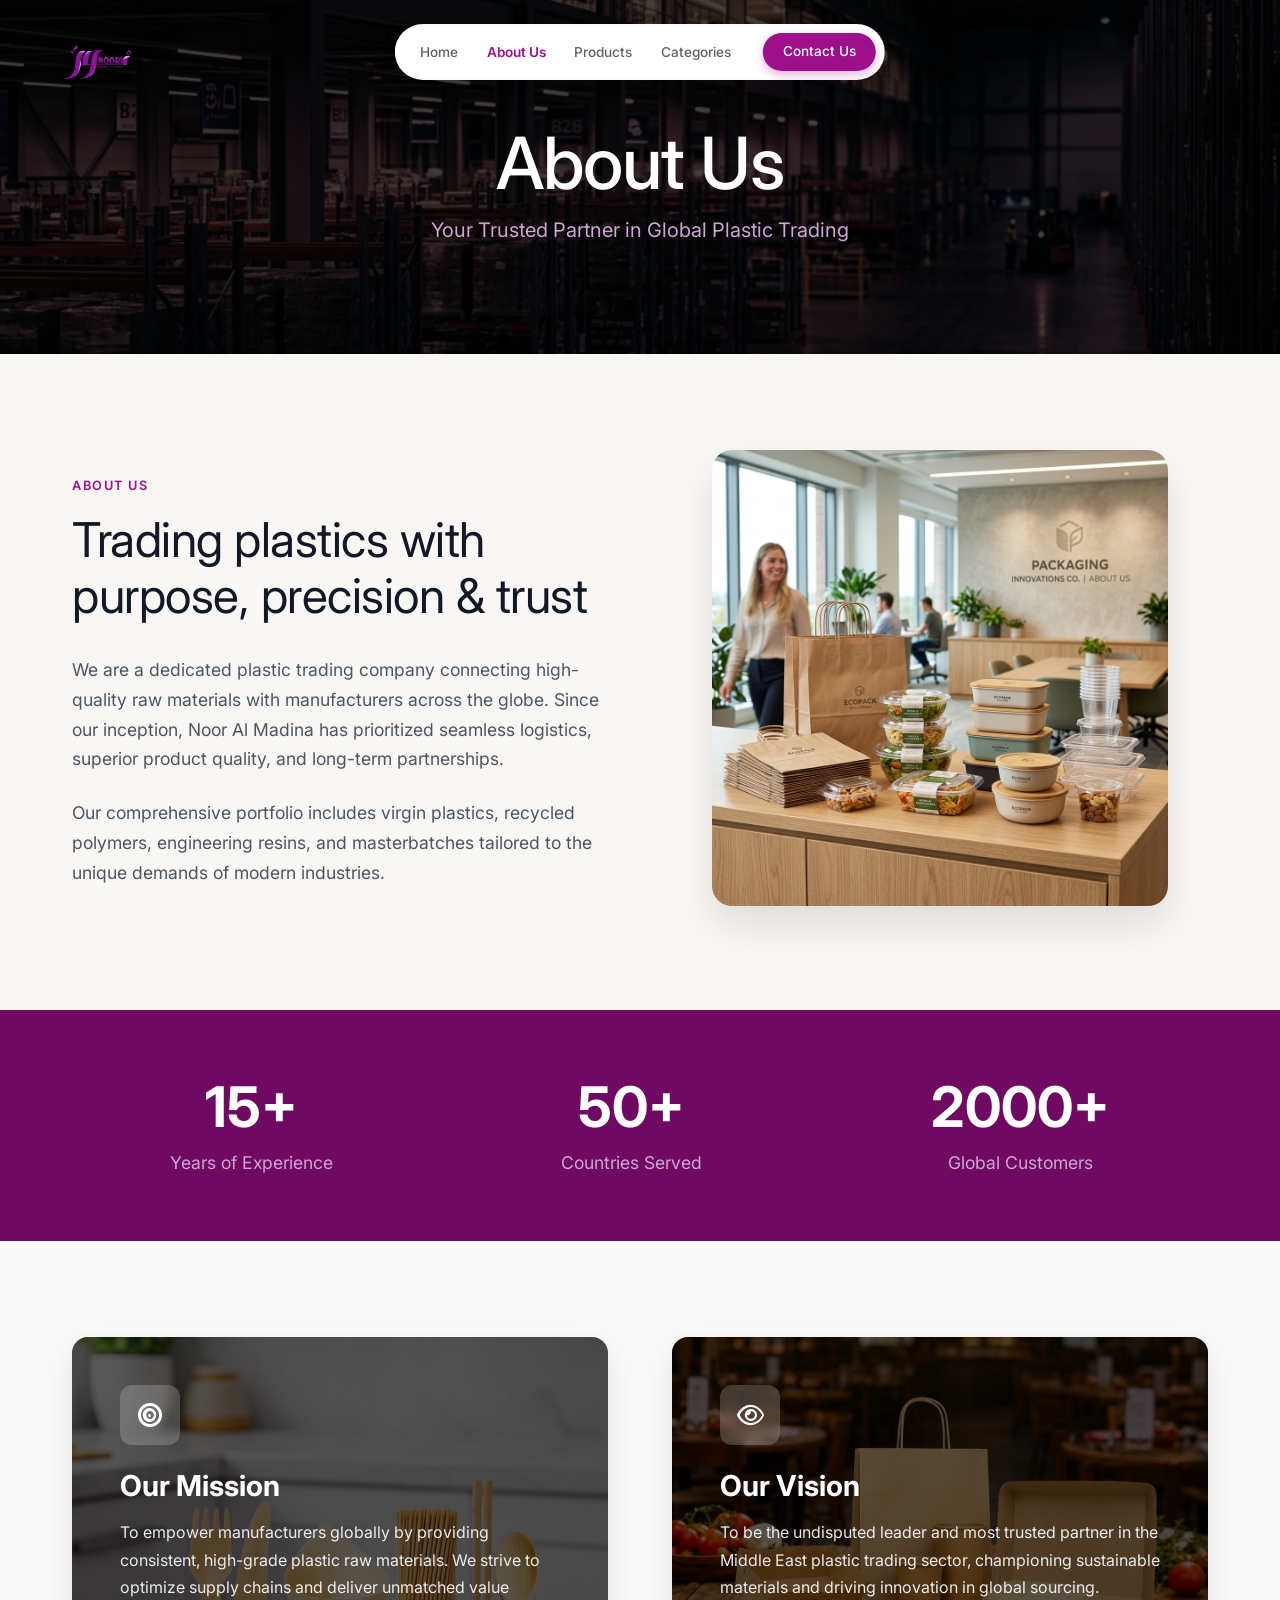
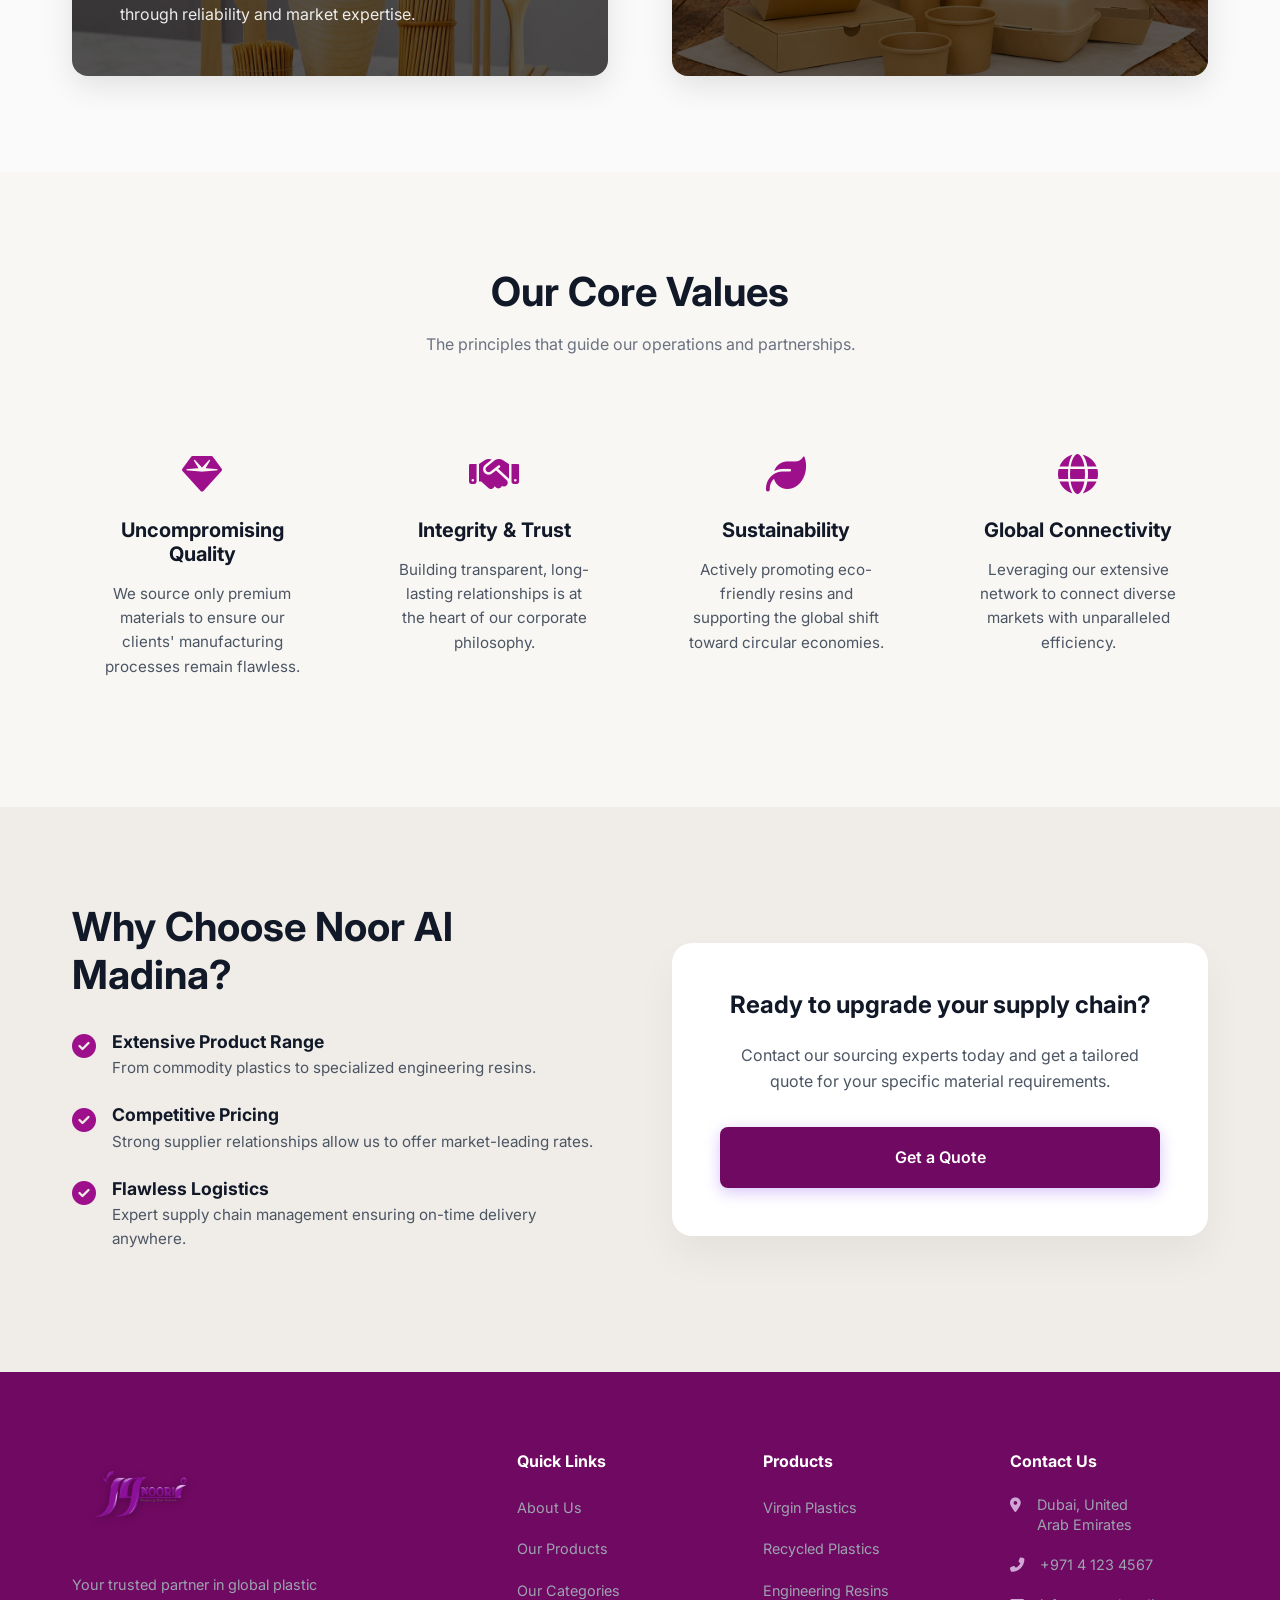
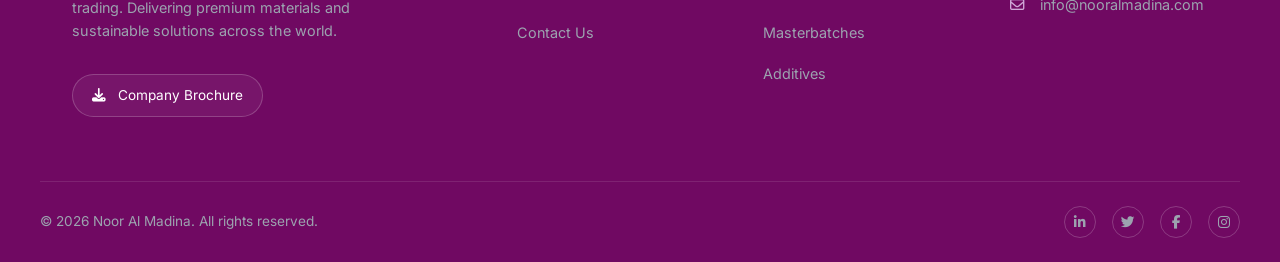
==== about.html @ ab514abc "first commit" ====
<!DOCTYPE html>
<html lang="en">
<head>
    <meta charset="UTF-8">
    <meta name="viewport" content="width=device-width, initial-scale=1.0">
    <title>About Us | Noor Al Madina Plastic</title>
    <link rel="preconnect" href="https://fonts.googleapis.com">
    <link rel="preconnect" href="https://fonts.gstatic.com" crossorigin>
    <link href="https://fonts.googleapis.com/css2?family=Inter:wght@300;400;500;600;700;800&display=swap" rel="stylesheet">
    <link rel="stylesheet" href="https://cdnjs.cloudflare.com/ajax/libs/font-awesome/6.4.0/css/all.min.css">
    <link rel="stylesheet" href="style.css">
</head>
<body>

    <!-- Independent Top-Left Logo -->
    <a href="index.html" style="position: absolute; top: 2rem; left: 3rem; z-index: 9999;">
        <img src="media/logo.png?v=2" alt="JJ NOORI Logo" style="height: 65px; filter: drop-shadow(0 4px 6px rgba(0,0,0,0.3));">
    </a>

    <!-- Header Navigation -->
    <header class="header">
        <div class="header-container">
            <nav class="desktop-nav">
                <ul class="nav-links">
                    <li><a href="index.html">Home</a></li>
                    <li><a href="about.html" class="active">About Us</a></li>
                    <li><a href="products.html">Products</a></li>
                    <li><a href="categories.html">Categories</a></li>
                </ul>
                <a href="contact.html" class="btn btn-primary nav-btn">Contact Us</a>
            </nav>
            
            <div class="mobile-menu-btn">
                <i class="fas fa-bars"></i>
            </div>
        </div>
    </header>

    <!-- Mobile Navigation -->
    <div class="mobile-nav">
        <ul class="mobile-nav-links">
            <li><a href="index.html" class="mobile-link">Home</a></li>
            <li><a href="about.html" class="mobile-link active">About Us</a></li>
            <li><a href="products.html" class="mobile-link">Products</a></li>
            <li><a href="categories.html" class="mobile-link">Categories</a></li>
            <li><a href="contact.html" class="mobile-link">Contact</a></li>
        </ul>
    </div>

    <!-- Page Header -->
    <section class="page-header" style="position: relative; padding-top: 120px; padding-bottom: 60px; text-align: center; background-image: url('media/about_banner.png'); background-size: cover; background-position: center;">
        <div class="overlay" style="position: absolute; inset: 0; background: rgba(0, 0, 0, 0.75);"></div>
        <div class="container" style="position: relative; z-index: 1;">
            <h1 class="section-title fade-up" style="color: white; font-size: 4.5rem; font-weight: 500; margin-bottom: 0.5rem; letter-spacing: -1px;">About Us</h1>
            <p class="section-subtitle fade-up delay-1" style="color: var(--clr-secondary); font-size: 1.25rem;">Your Trusted Partner in Global Plastic Trading</p>
        </div>
    </section>

    <!-- Company Overview -->
    <section class="section about-overview-section">
        <div class="container">
            <div class="about-overview-grid">
                <div class="about-text fade-up">
                    <span class="section-label" style="color: var(--clr-primary); margin-bottom: 1rem; font-size: 0.8rem;">ABOUT US</span>
                    <h2 style="font-size: 3rem; font-weight: 400; line-height: 1.15; color: #111827; margin-bottom: 2rem; letter-spacing: -0.5px;">Trading plastics with purpose, precision & trust</h2>
                    <p style="color: #4B5563; font-size: 1.1rem; line-height: 1.7; margin-bottom: 1.5rem;">We are a dedicated plastic trading company connecting high-quality raw materials with manufacturers across the globe. Since our inception, Noor Al Madina has prioritized seamless logistics, superior product quality, and long-term partnerships.</p>
                    <p style="color: #4B5563; font-size: 1.1rem; line-height: 1.7;">Our comprehensive portfolio includes virgin plastics, recycled polymers, engineering resins, and masterbatches tailored to the unique demands of modern industries.</p>
                </div>
                <div class="about-image fade-up delay-1" style="text-align: center;">
                    <img src="media/about_products.png" alt="Product Portfolio Overview" style="width: 85%; border-radius: 20px; box-shadow: 0 20px 40px rgba(0,0,0,0.1);">
                </div>
            </div>
        </div>
    </section>

    <!-- Years of Experience Banner -->
    <section class="experience-banner" style="background: var(--clr-primary-dark); color: white; padding: 4rem 0;">
        <div class="container">
            <div class="stats-row" style="display: flex; justify-content: space-around; text-align: center; flex-wrap: wrap; gap: 2rem;">
                <div class="stat-item fade-up">
                    <h3 style="font-size: 3.5rem; font-weight: 700; color: white; margin-bottom: 0.5rem;">15+</h3>
                    <p style="font-size: 1.1rem; color: var(--clr-secondary);">Years of Experience</p>
                </div>
                <div class="stat-item fade-up delay-1">
                    <h3 style="font-size: 3.5rem; font-weight: 700; color: white; margin-bottom: 0.5rem;">50+</h3>
                    <p style="font-size: 1.1rem; color: var(--clr-secondary);">Countries Served</p>
                </div>
                <div class="stat-item fade-up delay-2">
                    <h3 style="font-size: 3.5rem; font-weight: 700; color: white; margin-bottom: 0.5rem;">2000+</h3>
                    <p style="font-size: 1.1rem; color: var(--clr-secondary);">Global Customers</p>
                </div>
            </div>
        </div>
    </section>

    <!-- Mission & Vision -->
    <section class="section mission-vision-section" style="background: #FAFAFA;">
        <div class="container">
            <div class="mission-vision-grid" style="display: grid; grid-template-columns: 1fr 1fr; gap: 4rem;">
                <div class="mv-card fade-up" style="position: relative; background-image: url('media/p1.png'); background-size: cover; background-position: center; padding: 3rem; border-radius: 16px; box-shadow: 0 10px 30px rgba(0,0,0,0.1); overflow: hidden;">
                    <div style="position: absolute; inset: 0; background: rgba(0,0,0,0.65); z-index: 1;"></div>
                    <div style="position: relative; z-index: 2;">
                        <div class="mv-icon" style="width: 60px; height: 60px; border-radius: 12px; background: rgba(255, 255, 255, 0.2); backdrop-filter: blur(5px); color: white; display: flex; align-items: center; justify-content: center; font-size: 1.5rem; margin-bottom: 1.5rem;">
                            <i class="fas fa-bullseye"></i>
                        </div>
                        <h3 style="font-size: 1.8rem; margin-bottom: 1rem; color: white;">Our Mission</h3>
                        <p style="color: rgba(255,255,255,0.9); line-height: 1.7;">To empower manufacturers globally by providing consistent, high-grade plastic raw materials. We strive to optimize supply chains and deliver unmatched value through reliability and market expertise.</p>
                    </div>
                </div>
                <div class="mv-card fade-up delay-1" style="position: relative; background-image: url('media/p2.png'); background-size: cover; background-position: center; padding: 3rem; border-radius: 16px; box-shadow: 0 10px 30px rgba(0,0,0,0.1); overflow: hidden;">
                    <div style="position: absolute; inset: 0; background: rgba(0,0,0,0.65); z-index: 1;"></div>
                    <div style="position: relative; z-index: 2;">
                        <div class="mv-icon" style="width: 60px; height: 60px; border-radius: 12px; background: rgba(255, 255, 255, 0.2); backdrop-filter: blur(5px); color: white; display: flex; align-items: center; justify-content: center; font-size: 1.5rem; margin-bottom: 1.5rem;">
                            <i class="far fa-eye"></i>
                        </div>
                        <h3 style="font-size: 1.8rem; margin-bottom: 1rem; color: white;">Our Vision</h3>
                        <p style="color: rgba(255,255,255,0.9); line-height: 1.7;">To be the undisputed leader and most trusted partner in the Middle East plastic trading sector, championing sustainable materials and driving innovation in global sourcing.</p>
                    </div>
                </div>
            </div>
        </div>
    </section>

    <!-- Core Values -->
    <section class="section core-values-section">
        <div class="container">
            <div class="text-center fade-up" style="margin-bottom: 4rem;">
                <h2 style="font-size: 2.5rem; color: #111827;">Our Core Values</h2>
                <p style="color: #6B7280; max-width: 600px; margin: 1rem auto 0;">The principles that guide our operations and partnerships.</p>
            </div>
            
            <div class="values-grid" style="display: grid; grid-template-columns: repeat(auto-fit, minmax(250px, 1fr)); gap: 2rem;">
                <div class="value-item fade-up" style="text-align: center; padding: 2rem;">
                    <i class="fas fa-gem" style="font-size: 2.5rem; color: var(--clr-primary); margin-bottom: 1.5rem;"></i>
                    <h4 style="font-size: 1.25rem; margin-bottom: 1rem; color: #111827;">Uncompromising Quality</h4>
                    <p style="color: #4B5563; font-size: 0.95rem;">We source only premium materials to ensure our clients' manufacturing processes remain flawless.</p>
                </div>
                <div class="value-item fade-up delay-1" style="text-align: center; padding: 2rem;">
                    <i class="fas fa-handshake" style="font-size: 2.5rem; color: var(--clr-primary); margin-bottom: 1.5rem;"></i>
                    <h4 style="font-size: 1.25rem; margin-bottom: 1rem; color: #111827;">Integrity & Trust</h4>
                    <p style="color: #4B5563; font-size: 0.95rem;">Building transparent, long-lasting relationships is at the heart of our corporate philosophy.</p>
                </div>
                <div class="value-item fade-up delay-2" style="text-align: center; padding: 2rem;">
                    <i class="fas fa-leaf" style="font-size: 2.5rem; color: var(--clr-primary); margin-bottom: 1.5rem;"></i>
                    <h4 style="font-size: 1.25rem; margin-bottom: 1rem; color: #111827;">Sustainability</h4>
                    <p style="color: #4B5563; font-size: 0.95rem;">Actively promoting eco-friendly resins and supporting the global shift toward circular economies.</p>
                </div>
                <div class="value-item fade-up delay-3" style="text-align: center; padding: 2rem;">
                    <i class="fas fa-globe" style="font-size: 2.5rem; color: var(--clr-primary); margin-bottom: 1.5rem;"></i>
                    <h4 style="font-size: 1.25rem; margin-bottom: 1rem; color: #111827;">Global Connectivity</h4>
                    <p style="color: #4B5563; font-size: 0.95rem;">Leveraging our extensive network to connect diverse markets with unparalleled efficiency.</p>
                </div>
            </div>
        </div>
    </section>

    <!-- Why Choose Us -->
    <section class="section why-choose-section" style="background: var(--clr-surface-light);">
        <div class="container">
            <div class="why-choose-grid" style="display: grid; grid-template-columns: 1fr 1fr; gap: 4rem; align-items: center;">
                <div class="why-choose-text fade-up">
                    <h2 style="font-size: 2.5rem; color: #111827; margin-bottom: 2rem;">Why Choose Noor Al Madina?</h2>
                    
                    <ul class="benefits-list" style="list-style: none; padding: 0;">
                        <li style="display: flex; gap: 1rem; margin-bottom: 1.5rem;">
                            <i class="fas fa-check-circle" style="color: var(--clr-primary); font-size: 1.5rem; margin-top: 0.2rem;"></i>
                            <div>
                                <h4 style="font-size: 1.1rem; color: #111827; margin-bottom: 0.25rem;">Extensive Product Range</h4>
                                <p style="color: #4B5563; font-size: 0.95rem;">From commodity plastics to specialized engineering resins.</p>
                            </div>
                        </li>
                        <li style="display: flex; gap: 1rem; margin-bottom: 1.5rem;">
                            <i class="fas fa-check-circle" style="color: var(--clr-primary); font-size: 1.5rem; margin-top: 0.2rem;"></i>
                            <div>
                                <h4 style="font-size: 1.1rem; color: #111827; margin-bottom: 0.25rem;">Competitive Pricing</h4>
                                <p style="color: #4B5563; font-size: 0.95rem;">Strong supplier relationships allow us to offer market-leading rates.</p>
                            </div>
                        </li>
                        <li style="display: flex; gap: 1rem; margin-bottom: 1.5rem;">
                            <i class="fas fa-check-circle" style="color: var(--clr-primary); font-size: 1.5rem; margin-top: 0.2rem;"></i>
                            <div>
                                <h4 style="font-size: 1.1rem; color: #111827; margin-bottom: 0.25rem;">Flawless Logistics</h4>
                                <p style="color: #4B5563; font-size: 0.95rem;">Expert supply chain management ensuring on-time delivery anywhere.</p>
                            </div>
                        </li>
                    </ul>
                </div>
                <div class="why-choose-image fade-up delay-1">
                    <div style="background: white; padding: 3rem; border-radius: 20px; box-shadow: 0 20px 40px rgba(0,0,0,0.05); text-align: center;">
                        <h3 style="font-size: 1.5rem; color: #111827; margin-bottom: 1.5rem;">Ready to upgrade your supply chain?</h3>
                        <p style="color: #4B5563; margin-bottom: 2rem;">Contact our sourcing experts today and get a tailored quote for your specific material requirements.</p>
                        <a href="contact.html" class="btn btn-primary btn-block" style="background: var(--clr-primary-dark); color: white; padding: 1rem; border-radius: 8px;">Get a Quote</a>
                    </div>
                </div>
            </div>
        </div>
    </section>

    <!-- Dark Footer -->
    <footer class="footer dark-footer">
        <div class="container footer-content-new">
            <!-- Col 1 -->
            <div class="footer-col-1">
                <img src="media/logo.png?v=2" alt="JJ NOORI Logo" style="height: 90px; margin-bottom: 1.5rem; filter: drop-shadow(0 2px 4px rgba(0,0,0,0.3));">
                <p style="color: #9ca3af; font-size: 0.9rem; line-height: 1.6; margin-bottom: 2rem; max-width: 280px;">Your trusted partner in global plastic trading. Delivering premium materials and sustainable solutions across the world.</p>
                <a href="#" class="btn-dark-outline"><i class="fas fa-download" style="margin-right: 0.5rem;"></i> Company Brochure</a>
            </div>
            
            <!-- Col 2 -->
            <div class="footer-col">
                <h4 style="color: white; margin-bottom: 1.5rem;">Quick Links</h4>
                <ul class="footer-nav">
                    <li><a href="about.html">About Us</a></li>
                    <li><a href="products.html">Our Products</a></li>
                    <li><a href="categories.html">Our Categories</a></li>
                    <li><a href="contact.html">Contact Us</a></li>
                </ul>
            </div>
            
            <!-- Col 3 -->
            <div class="footer-col">
                <h4 style="color: white; margin-bottom: 1.5rem;">Products</h4>
                <ul class="footer-nav">
                    <li><a href="#">Virgin Plastics</a></li>
                    <li><a href="#">Recycled Plastics</a></li>
                    <li><a href="#">Engineering Resins</a></li>
                    <li><a href="#">Masterbatches</a></li>
                    <li><a href="#">Additives</a></li>
                </ul>
            </div>
            
            <!-- Col 4 -->
            <div class="footer-col">
                <h4 style="color: white; margin-bottom: 1.5rem;">Contact Us</h4>
                <ul class="footer-contact-list">
                    <li>
                        <i class="fas fa-map-marker-alt"></i>
                        <span>Dubai, United<br>Arab Emirates</span>
                    </li>
                    <li>
                        <i class="fas fa-phone-alt"></i>
                        <span>+971 4 123 4567</span>
                    </li>
                    <li>
                        <i class="far fa-envelope"></i>
                        <span>info@nooralmadina.com</span>
                    </li>
                </ul>
            </div>
        </div>
        
        <div class="container footer-bottom-new">
            <p>&copy; 2026 Noor Al Madina. All rights reserved.</p>
            <div class="footer-social-new">
                <a href="#"><i class="fab fa-linkedin-in"></i></a>
                <a href="#"><i class="fab fa-twitter"></i></a>
                <a href="#"><i class="fab fa-facebook-f"></i></a>
                <a href="#"><i class="fab fa-instagram"></i></a>
            </div>
        </div>
    </footer>

    <script src="script.js"></script>
</body>
</html>
---- style.css ----
/* --- CSS Variables & Design Tokens --- */
:root {
    /* Brand Colors (Magenta & Cream Theme from Image) */
    --clr-primary: #9E108B; /* Vivid Magenta/Purple */
    --clr-primary-light: #C434B1;
    --clr-primary-dark: #700962;
    
    --clr-secondary: #CFA6D6; /* Light Lilac */
    --clr-secondary-light: #E8D5EC;
    
    --clr-accent: #B38258; /* Kraft Brown Accent */
    
    /* Neutral Colors (Warm Light Theme) */
    --clr-bg: #F9F7F4; /* Warm Off-White / Cream */
    --clr-surface: #FFFFFF; /* Pure white for cards */
    --clr-surface-light: #F0EDE8;
    
    --clr-text: #2D242B; /* Dark muted magenta-gray text */
    --clr-text-muted: #6A5D66;
    
    /* Layout */
    --container-width: 1200px;
    --border-radius: 16px;
    --border-radius-sm: 8px;
    
    /* Transitions */
    --transition-fast: 0.2s ease;
    --transition-normal: 0.3s ease;
    --transition-slow: 0.5s cubic-bezier(0.4, 0, 0.2, 1);
}

/* --- Base Reset & Typography --- */
* {
    margin: 0;
    padding: 0;
    box-sizing: border-box;
}

html {
    scroll-behavior: smooth;
}

body {
    font-family: 'Inter', sans-serif;
    background-color: var(--clr-bg);
    color: var(--clr-text);
    line-height: 1.6;
    overflow-x: hidden;
}

a {
    text-decoration: none;
    color: inherit;
}

ul {
    list-style: none;
}

.container {
    max-width: var(--container-width);
    margin: 0 auto;
    padding: 0 2rem;
}

.section {
    padding: 6rem 0;
}

.text-center { text-align: center; }
.highlight { color: var(--clr-primary); }

/* --- Typography Classes --- */
h1, h2, h3, h4, h5, h6 {
    line-height: 1.2;
    margin-bottom: 1rem;
    font-weight: 700;
    color: var(--clr-primary-dark);
}

.section-title {
    font-size: 2.5rem;
    margin-bottom: 1rem;
}

.section-subtitle {
    color: var(--clr-text-muted);
    font-size: 1.1rem;
    margin-bottom: 3rem;
}

/* --- Buttons --- */
.btn {
    display: inline-block;
    padding: 0.75rem 1.5rem;
    border-radius: 50px;
    font-weight: 600;
    cursor: pointer;
    transition: var(--transition-normal);
    text-align: center;
    border: 2px solid transparent;
}

.btn-primary {
    background: linear-gradient(135deg, var(--clr-primary), var(--clr-primary-light));
    color: white;
    box-shadow: 0 4px 15px rgba(124, 58, 237, 0.3);
}

.btn-primary:hover {
    transform: translateY(-2px);
    box-shadow: 0 6px 20px rgba(124, 58, 237, 0.5);
    color: white;
}

.btn-outline {
    background: transparent;
    border-color: var(--clr-primary);
    color: var(--clr-primary);
}

.btn-outline:hover {
    background: rgba(124, 58, 237, 0.05);
    transform: translateY(-2px);
}

.btn-large {
    padding: 1rem 2rem;
    font-size: 1.1rem;
}

.btn-block {
    display: block;
    width: 100%;
}

/* --- Header & Navigation --- */
.header {
    position: absolute;
    top: 1.5rem;
    left: 50%;
    transform: translateX(-50%);
    width: max-content;
    max-width: 95vw;
    z-index: 1000;
    padding: 0.5rem 0.5rem 0.5rem 1.5rem;
    transition: var(--transition-normal);
    background: #ffffff;
    border-radius: 50px;
    box-shadow: 0 4px 15px rgba(0, 0, 0, 0.05);
    border: 1px solid rgba(0, 0, 0, 0.02);
}

.header.scrolled {
    top: 1rem;
    padding: 0.5rem 0.5rem 0.5rem 1.5rem;
    background: rgba(255, 255, 255, 0.95);
    backdrop-filter: blur(10px);
    box-shadow: 0 10px 30px rgba(0, 0, 0, 0.08);
}

.floating-logo {
    position: fixed;
    top: 1.8rem;
    left: 3rem;
    font-size: 1.4rem;
    font-weight: 700;
    color: #EBB638; /* Gold/yellow from the image */
    z-index: 1001;
    text-shadow: 0 2px 10px rgba(0,0,0,0.4);
    letter-spacing: 0.5px;
}

.header-container {
    display: flex;
    justify-content: center;
    align-items: center;
    width: 100%;
}

.logo {
    font-size: 1.25rem;
    font-weight: 800;
    letter-spacing: 1px;
    color: var(--clr-primary-dark);
    flex-shrink: 0;
}

.desktop-nav {
    display: flex;
    align-items: center;
    gap: 2rem;
}

.nav-links {
    display: flex;
    gap: 1.8rem;
}

.nav-links a {
    font-size: 0.85rem;
    font-weight: 500;
    position: relative;
    transition: var(--transition-fast);
    color: var(--clr-text-muted);
}

.nav-links a:hover,
.nav-links a.active {
    color: var(--clr-primary);
    font-weight: 600;
}

.nav-links a::after {
    display: none;
}

.nav-btn {
    padding: 0.5rem 1.25rem;
    border-radius: 50px;
    font-weight: 500;
    font-size: 0.85rem;
    background: var(--clr-primary) !important; /* Changed to violet */
    color: white !important;
    box-shadow: 0 4px 10px rgba(158, 16, 139, 0.3) !important;
    border: none;
}

.mobile-menu-btn {
    display: none;
    font-size: 1.5rem;
    cursor: pointer;
    z-index: 1001;
    color: var(--clr-primary-dark);
    padding-right: 1.5rem;
}

/* Mobile Nav */
.mobile-nav {
    position: fixed;
    top: 0;
    right: -100%;
    width: 65%;
    max-width: 320px;
    height: 100vh;
    background: rgba(255, 255, 255, 0.98);
    backdrop-filter: blur(15px);
    z-index: 999;
    display: flex;
    align-items: center;
    justify-content: flex-start;
    padding-left: 2rem;
    box-shadow: -5px 0 25px rgba(0,0,0,0.1);
    transition: right 0.4s cubic-bezier(0.165, 0.84, 0.44, 1);
}

.mobile-nav.active {
    right: 0;
}

.mobile-nav-links {
    text-align: left;
    display: flex;
    flex-direction: column;
    gap: 2rem;
    width: 100%;
}

.mobile-link {
    font-size: 1.4rem;
    font-weight: 600;
    color: var(--clr-primary-dark);
}

/* --- Hero Section --- */
.hero {
    position: relative;
    min-height: 100vh;
    display: flex;
    align-items: center;
    padding-top: 120px;
    overflow: hidden;
    background: linear-gradient(to bottom, var(--clr-bg) 60%, var(--clr-secondary) 100%);
}

.hero-bg {
    position: absolute;
    top: 0;
    left: 0;
    width: 100%;
    height: 100%;
    z-index: 0;
    overflow: hidden;
}

/* Video Background */
.video-bg {
    width: 100%;
    height: 100%;
    object-fit: cover;
    position: absolute;
    top: 0;
    left: 0;
}

.glass-overlay {
    position: absolute;
    inset: 0;
    background: rgba(255, 255, 255, 0.4);
    backdrop-filter: blur(5px);
}

.hero-content {
    position: relative;
    z-index: 1;
    text-align: center;
    max-width: 800px;
}

.hero h1 {
    font-size: clamp(3rem, 5vw, 4.5rem);
    background: linear-gradient(to right, var(--clr-primary-dark), var(--clr-primary));
    -webkit-background-clip: text;
    -webkit-text-fill-color: transparent;
    margin-bottom: 1.5rem;
}

.hero-subtitle {
    font-size: 1.25rem;
    color: var(--clr-text-muted);
    margin-bottom: 2.5rem;
}

.hero-cta {
    display: flex;
    gap: 1.5rem;
    justify-content: center;
    margin-bottom: 4rem;
}



/* --- About Section --- */
/* --- About Section --- */
.section-label {
    display: block;
    color: var(--clr-primary-dark);
    text-transform: uppercase;
    font-weight: 600;
    font-size: 0.85rem;
    letter-spacing: 1.5px;
    margin-bottom: 1.5rem;
}

.about-header-grid {
    display: grid;
    grid-template-columns: 1fr 1fr;
    gap: 4rem;
    margin-bottom: 6rem;
}

.about-main-title {
    font-size: 3.5rem;
    line-height: 1.1;
    font-weight: 400;
    color: var(--clr-text);
    margin: 0;
}

.about-header-right {
    padding-top: 1rem;
}

.about-header-right p {
    font-size: 1.1rem;
    color: var(--clr-text-muted);
    line-height: 1.8;
}

.about-stats-grid {
    display: grid;
    grid-template-columns: repeat(3, 1fr);
    border-top: 1px solid rgba(0, 0, 0, 0.05);
    padding-top: 4rem;
}

.stat-box {
    padding: 0 2rem;
    border-left: 1px solid rgba(0, 0, 0, 0.08);
}

.stat-box:first-child {
    border-left: none;
    padding-left: 0;
}

.stat-box h3 {
    font-size: 4rem;
    font-weight: 400;
    color: var(--clr-primary-dark);
    display: inline-block;
    margin-bottom: 0.5rem;
    line-height: 1;
}

.stat-box .plus {
    font-size: 3rem;
    font-weight: 400;
    color: var(--clr-primary-dark);
}

.stat-box h4 {
    font-size: 1.1rem;
    font-weight: 600;
    color: var(--clr-text);
    margin-bottom: 0.25rem;
}

.stat-box p {
    font-size: 0.9rem;
    color: var(--clr-text-muted);
}

/* --- Products Section --- */
.products-section {
    background: var(--clr-surface);
}

.product-grid {
    display: grid;
    grid-template-columns: repeat(auto-fit, minmax(300px, 1fr));
    gap: 2rem;
}

.product-card {
    background: var(--clr-bg);
    border-radius: var(--border-radius);
    overflow: hidden;
    transition: var(--transition-normal);
    border: 1px solid rgba(0, 0, 0, 0.05);
    box-shadow: 0 4px 6px rgba(0, 0, 0, 0.02);
}

.product-card:hover {
    transform: translateY(-10px);
    box-shadow: 0 20px 40px rgba(124, 58, 237, 0.15);
    border-color: rgba(124, 58, 237, 0.2);
}

.product-img {
    height: 200px;
    display: flex;
    align-items: center;
    justify-content: center;
}

.bg-gradient-1 { background: linear-gradient(135deg, var(--clr-primary-dark), var(--clr-primary)); }
.bg-gradient-2 { background: linear-gradient(135deg, var(--clr-primary), var(--clr-primary-light)); }
.bg-gradient-3 { background: linear-gradient(135deg, var(--clr-primary-light), var(--clr-secondary)); }

.product-icon {
    color: white;
    transition: var(--transition-normal);
}

.product-card:hover .product-icon {
    transform: scale(1.1);
}

.product-info {
    padding: 2rem;
}

.product-info h3 {
    margin-bottom: 1rem;
    color: var(--clr-primary-dark);
}

.product-info p {
    color: var(--clr-text-muted);
    margin-bottom: 1.5rem;
}

.read-more {
    color: var(--clr-primary);
    font-weight: 600;
    display: inline-flex;
    align-items: center;
    gap: 0.5rem;
}

.read-more i {
    transition: var(--transition-fast);
}

.read-more:hover i {
    transform: translateX(5px);
}

/* --- Sustainability Image Cards Layout --- */
.sust-bg-card {
    transition: transform 0.4s cubic-bezier(0.165, 0.84, 0.44, 1), box-shadow 0.4s ease;
}

.sust-bg-card:hover {
    transform: translateY(-10px);
    box-shadow: 0 25px 50px rgba(158, 16, 139, 0.2);
}

.sust-bg-card::after {
    content: '';
    position: absolute;
    inset: 0;
    background: linear-gradient(to bottom, rgba(158, 16, 139, 0) 0%, rgba(158, 16, 139, 0.6) 100%);
    opacity: 0;
    transition: opacity 0.4s ease;
    z-index: 1;
}

.sust-bg-card:hover::after {
    opacity: 1;
}

/* --- CTA Section --- */
.cta-section {
    padding: 6rem 0;
    background: url('media/cta_bg.png');
    background-size: cover;
    background-position: center;
    background-color: var(--clr-primary-dark);
    color: white;
}

.cta-content h2 {
    font-size: 3rem;
    margin-bottom: 1rem;
    color: white;
}

.cta-content p {
    font-size: 1.25rem;
    margin-bottom: 2rem;
    color: rgba(255, 255, 255, 0.9);
}

.cta-btn {
    background: white;
    color: var(--clr-primary-dark);
}
.cta-btn:hover {
    background: var(--clr-surface);
    color: var(--clr-primary-dark);
}

/* --- Contact Section --- */
.contact-grid {
    display: grid;
    grid-template-columns: 1fr 1fr;
    gap: 4rem;
}

.contact-info {
    display: flex;
    flex-direction: column;
    gap: 2rem;
}

.info-item {
    display: flex;
    align-items: flex-start;
    gap: 1.5rem;
}

.icon-box {
    width: 50px;
    height: 50px;
    border-radius: 50%;
    background: rgba(124, 58, 237, 0.1);
    color: var(--clr-primary);
    display: flex;
    align-items: center;
    justify-content: center;
    font-size: 1.25rem;
    flex-shrink: 0;
}

.info-item h4 {
    margin-bottom: 0.25rem;
}

.info-item p {
    color: var(--clr-text-muted);
}

.info-item a {
    color: var(--clr-primary);
}

.contact-form-container {
    background: var(--clr-bg);
    padding: 3rem;
    border-radius: var(--border-radius);
    border: 1px solid rgba(0, 0, 0, 0.05);
    box-shadow: 0 10px 30px rgba(0, 0, 0, 0.05);
}

.form-group {
    margin-bottom: 1.5rem;
}

.form-group input,
.form-group textarea {
    width: 100%;
    padding: 1rem;
    background: var(--clr-surface);
    border: 1px solid rgba(0, 0, 0, 0.05);
    border-radius: var(--border-radius-sm);
    color: var(--clr-text);
    font-family: inherit;
    transition: var(--transition-fast);
}

.form-group input:focus,
.form-group textarea:focus {
    outline: none;
    border-color: var(--clr-primary);
    box-shadow: 0 0 0 3px rgba(124, 58, 237, 0.1);
    background: var(--clr-bg);
}

/* --- Products Catalog Styles --- */
.products-grid-catalog {
    display: grid;
    grid-template-columns: repeat(auto-fill, minmax(350px, 1fr));
    gap: 3rem;
    padding-bottom: 6rem;
}

.product-card-lg {
    background: white;
    border-radius: 20px;
    overflow: hidden;
    box-shadow: 0 10px 30px rgba(0,0,0,0.03);
    transition: all 0.4s cubic-bezier(0.165, 0.84, 0.44, 1);
    border: 1px solid rgba(0,0,0,0.03);
    display: flex;
    flex-direction: column;
    position: relative;
}

.product-card-lg:hover {
    transform: translateY(-10px);
    box-shadow: 0 25px 50px rgba(158, 16, 139, 0.15);
    border-color: rgba(158, 16, 139, 0.2);
}

.product-img-wrap {
    width: 100%;
    height: 250px;
    overflow: hidden;
    background: #F3F4F6;
    position: relative;
}

.product-img-wrap::after {
    content: '';
    position: absolute;
    inset: 0;
    background: linear-gradient(to top, rgba(158, 16, 139, 0.4) 0%, transparent 50%);
    opacity: 0;
    transition: opacity 0.4s ease;
}

.product-card-lg:hover .product-img-wrap::after {
    opacity: 1;
}

.product-img-wrap img {
    width: 100%;
    height: 100%;
    object-fit: cover;
    transition: transform 0.6s cubic-bezier(0.165, 0.84, 0.44, 1);
}

.product-card-lg:hover .product-img-wrap img {
    transform: scale(1.1) rotate(1deg);
}

.product-info-lg {
    padding: 2.5rem 2rem;
    flex: 1;
    display: flex;
    flex-direction: column;
    background: white;
    position: relative;
    z-index: 2;
}

.category-tag {
    font-size: 0.75rem;
    color: var(--clr-primary);
    text-transform: uppercase;
    font-weight: 700;
    letter-spacing: 1px;
    margin-bottom: 1rem;
    display: inline-block;
    padding: 0.35rem 0.85rem;
    background: rgba(158, 16, 139, 0.08);
    border-radius: 50px;
    transition: all 0.3s ease;
}

.product-card-lg:hover .category-tag {
    background: var(--clr-primary);
    color: white;
    transform: translateY(-2px);
}

.product-info-lg h3 {
    font-size: 1.5rem;
    color: #111827;
    margin-bottom: 1rem;
    line-height: 1.3;
    transition: color 0.3s ease;
}

.product-card-lg:hover .product-info-lg h3 {
    color: var(--clr-primary-dark);
}

.product-info-lg p {
    color: #4B5563;
    font-size: 1rem;
    line-height: 1.6;
    margin-bottom: 1.5rem;
    flex: 1;
}

.product-features {
    list-style: none;
    padding: 0;
    margin: 0;
}

.product-features li {
    font-size: 0.95rem;
    color: #6B7280;
    margin-bottom: 0.75rem;
    display: flex;
    align-items: center;
    gap: 0.75rem;
    transition: all 0.3s ease;
}

.product-card-lg:hover .product-features li {
    color: #111827;
    transform: translateX(5px);
}

.product-card-lg:hover .product-features li:nth-child(1) { transition-delay: 0.05s; }
.product-card-lg:hover .product-features li:nth-child(2) { transition-delay: 0.1s; }

.product-features li i {
    color: var(--clr-primary);
    font-size: 1rem;
    width: 28px;
    height: 28px;
    border-radius: 50%;
    background: rgba(158, 16, 139, 0.08);
    display: flex;
    align-items: center;
    justify-content: center;
    transition: all 0.3s ease;
}

.product-card-lg:hover .product-features li i {
    background: var(--clr-primary);
    color: white;
    transform: scale(1.1);
}

/* --- About Page Specific Styles --- */
.about-overview-grid {
    display: grid;
    grid-template-columns: 1fr 1fr;
    gap: 4rem;
    align-items: center;
}

/* --- New Contact Page Styles --- */
.contact-page-section {
    padding: 10rem 0 6rem 0;
    background: #FAFAFA;
}

.contact-page-grid {
    display: grid;
    grid-template-columns: 1fr 1fr;
    gap: 4rem;
    align-items: flex-start;
}

.contact-info-grid {
    display: grid;
    grid-template-columns: 1fr 1fr;
    gap: 2rem;
}

.info-block {
    display: flex;
    flex-direction: column;
}

.icon-circle {
    width: 45px;
    height: 45px;
    border-radius: 50%;
    background: #FFFFFF;
    border: 1px solid #E5E7EB;
    display: flex;
    align-items: center;
    justify-content: center;
    color: #1A2E20;
    font-size: 1.1rem;
    margin-bottom: 1rem;
    box-shadow: 0 2px 5px rgba(0,0,0,0.02);
}
.icon-circle i { color: var(--clr-primary); }

.info-block h4 {
    font-size: 0.95rem;
    font-weight: 600;
    margin-bottom: 0.25rem;
    color: #111827;
}

.info-block p {
    font-size: 0.9rem;
    color: #6B7280;
}

/* Contact Form Card */
.contact-form-card {
    background: white;
    border-radius: 16px;
    padding: 3rem;
    box-shadow: 0 20px 40px rgba(0,0,0,0.06);
    border: 1px solid rgba(0,0,0,0.02);
}

.contact-form-card h3 {
    font-size: 1.5rem;
    margin-bottom: 2rem;
    color: #111827;
}

.form-row {
    display: grid;
    grid-template-columns: 1fr 1fr;
    gap: 1rem;
}

.contact-form .form-group label {
    display: block;
    font-size: 0.85rem;
    color: #374151;
    margin-bottom: 0.5rem;
    font-weight: 500;
}

.contact-form .form-group input,
.contact-form .form-group textarea {
    background: #F9FAFB;
    border: 1px solid #E5E7EB;
    padding: 0.85rem 1rem;
    font-size: 0.95rem;
    border-radius: 8px;
    width: 100%;
}

.contact-form .form-group input::placeholder,
.contact-form .form-group textarea::placeholder {
    color: #9CA3AF;
}

.btn-dark-green {
    background: var(--clr-primary);
    color: white;
    border: none;
    padding: 1rem;
    border-radius: 8px;
    font-weight: 500;
    margin-top: 1rem;
    transition: 0.2s;
}
.btn-dark-green:hover { background: var(--clr-primary-dark); }

.contact-map-large {
    margin-top: 5rem;
    width: 100%;
    height: 450px;
    background: #E5E7EB;
    border-radius: 16px;
    overflow: hidden;
}

/* --- New Footer Styles --- */
.dark-footer {
    background-color: var(--clr-primary-dark);
    padding-top: 5rem;
    border-top: none;
    color: white;
}

.footer-content-new {
    display: grid;
    grid-template-columns: 2fr 1fr 1fr 1fr;
    gap: 3rem;
    margin-bottom: 4rem;
}

.footer-nav {
    display: flex;
    flex-direction: column;
    gap: 1rem;
}

.footer-nav a {
    color: #9CA3AF;
    font-size: 0.9rem;
    transition: 0.2s;
}
.footer-nav a:hover { color: white; }

.footer-contact-list {
    display: flex;
    flex-direction: column;
    gap: 1.25rem;
}

.footer-contact-list li {
    display: flex;
    align-items: flex-start;
    gap: 1rem;
    color: #9CA3AF;
    font-size: 0.9rem;
    line-height: 1.4;
}

.footer-contact-list i {
    color: var(--clr-secondary);
    margin-top: 0.2rem;
}

.btn-dark-outline {
    display: inline-block;
    padding: 0.6rem 1.2rem;
    border: 1px solid rgba(255,255,255,0.2);
    border-radius: 50px;
    color: white;
    font-size: 0.85rem;
    background: rgba(255,255,255,0.05);
    transition: 0.2s;
}
.btn-dark-outline:hover {
    background: rgba(255,255,255,0.1);
}

.footer-bottom-new {
    border-top: 1px solid rgba(255,255,255,0.1);
    padding: 1.5rem 0;
    display: flex;
    justify-content: space-between;
    align-items: center;
    color: #9CA3AF;
    font-size: 0.85rem;
}

.footer-social-new {
    display: flex;
    gap: 1rem;
}
.footer-social-new a {
    width: 32px;
    height: 32px;
    border-radius: 50%;
    border: 1px solid rgba(255,255,255,0.2);
    display: flex;
    align-items: center;
    justify-content: center;
    color: #9CA3AF;
    transition: 0.2s;
    font-size: 0.85rem;
}
.footer-social-new a:hover {
    color: white;
    border-color: white;
}

/* --- Animations --- */
.fade-up {
    opacity: 0;
    transform: translateY(30px);
    transition: opacity 0.6s ease-out, transform 0.6s ease-out;
}

.fade-up.visible {
    opacity: 1;
    transform: translateY(0);
}

.slide-in-left {
    opacity: 0;
    transform: translateX(-50px);
    transition: opacity 0.8s ease-out, transform 0.8s ease-out;
}

.slide-in-right {
    opacity: 0;
    transform: translateX(50px);
    transition: opacity 0.8s ease-out, transform 0.8s ease-out;
}

.slide-in-left.visible,
.slide-in-right.visible {
    opacity: 1;
    transform: translateX(0);
}

.delay-1 { transition-delay: 0.2s; }
.delay-2 { transition-delay: 0.4s; }
.delay-3 { transition-delay: 0.6s; }

/* --- Responsive Design --- */
@media (max-width: 992px) {
    .about-container,
    .contact-grid {
        grid-template-columns: 1fr;
    }
    
    .hero-stats {
        gap: 2rem;
    }
    
    .footer-content {
        grid-template-columns: 1fr;
        gap: 2rem;
    }
}

@media (max-width: 768px) {
    .desktop-nav {
        display: none;
    }
    
    .mobile-menu-btn {
        display: block;
    }
    
    .hero h1 {
        font-size: 2.5rem;
    }
    
    .hero-cta {
        flex-direction: column;
    }
    
    .hero-stats {
        flex-direction: column;
        gap: 1.5rem;
    }
    
    .floating-logo {
        left: 1.5rem;
        font-size: 1.2rem;
    }
    
    .contact-page-grid {
        grid-template-columns: 1fr;
    }
    
    .page-header {
        padding-top: 100px !important;
        padding-bottom: 25px !important;
    }
    
    .about-header-grid,
    .about-stats-grid,
    .about-overview-grid,
    .mission-vision-grid,
    .why-choose-grid {
        grid-template-columns: 1fr !important;
    }

    .stat-box {
        border-left: none !important;
        border-bottom: 1px solid rgba(0,0,0,0.08);
        padding: 2rem 0 !important;
    }

    .stat-box:last-child {
        border-bottom: none;
    }
    
    .footer-content-new {
        grid-template-columns: 1fr;
    }
    
    .footer-bottom-new {
        flex-direction: column;
        gap: 1.5rem;
    }
    
    /* Mobile Header Layout Adjustments */
    body > a[href="index.html"] {
        left: 1rem !important;
        top: 1.5rem !important;
    }
    
    body > a[href="index.html"] img {
        height: 50px !important;
    }

    .header {
        left: auto !important;
        right: 1rem !important;
        transform: none !important;
        width: auto !important;
        padding: 0.25rem !important;
        top: 1.5rem !important;
    }
    
    .header.scrolled {
        top: 1rem !important;
    }

    .mobile-menu-btn {
        padding: 0.5rem 0.75rem;
    }
}

/* --- Categories Page Styles --- */
.categories-grid {
    display: grid;
    grid-template-columns: repeat(auto-fill, minmax(250px, 1fr));
    gap: 2rem;
    padding: 4rem 0 6rem 0;
}

.category-card {
    background: white;
    border-radius: 16px;
    padding: 2.5rem 2rem;
    text-align: center;
    box-shadow: 0 10px 30px rgba(0,0,0,0.03);
    border: 1px solid rgba(0,0,0,0.03);
    transition: all 0.4s cubic-bezier(0.165, 0.84, 0.44, 1);
    position: relative;
    overflow: hidden;
    z-index: 1;
}

.category-card:hover {
    transform: translateY(-8px);
    box-shadow: 0 20px 40px rgba(158, 16, 139, 0.1);
    border-color: rgba(158, 16, 139, 0.2);
}

.category-card::before {
    content: '';
    position: absolute;
    bottom: 0;
    left: 0;
    width: 100%;
    height: 4px;
    background: linear-gradient(to right, var(--clr-primary), var(--clr-secondary));
    transform: scaleX(0);
    transform-origin: left;
    transition: transform 0.4s ease;
    z-index: -1;
}

.category-card:hover::before {
    transform: scaleX(1);
}

.category-icon {
    width: 60px;
    height: 60px;
    margin: 0 auto 1.5rem auto;
    background: rgba(158, 16, 139, 0.08);
    color: var(--clr-primary);
    border-radius: 50%;
    display: flex;
    align-items: center;
    justify-content: center;
    font-size: 1.5rem;
    transition: all 0.4s ease;
}

.category-card:hover .category-icon {
    background: var(--clr-primary);
    color: white;
    transform: scale(1.1) rotate(5deg);
}

.category-card h3 {
    font-size: 1.15rem;
    color: #111827;
    margin: 0;
    line-height: 1.4;
    transition: color 0.3s ease;
}

.category-card:hover h3 {
    color: var(--clr-primary-dark);
}

/* --- Responsive Video Banner --- */
.mobile-video {
    display: none;
}
.desktop-video {
    display: block;
}

@media (max-width: 768px) {
    .mobile-video {
        display: block;
    }
    .desktop-video {
        display: none;
    }
}

/* --- Products Page Grid --- */
.products-grid-catalog {
    display: grid;
    grid-template-columns: repeat(auto-fit, minmax(300px, 1fr));
    gap: 2.5rem;
}

.prod-grid-card {
    background: white;
    border-radius: 16px;
    box-shadow: 0 10px 30px rgba(0,0,0,0.05);
    overflow: hidden;
    transition: transform 0.3s ease, box-shadow 0.3s ease;
    display: flex;
    flex-direction: column;
}

.prod-grid-card:hover {
    transform: translateY(-5px);
    box-shadow: 0 15px 40px rgba(158, 16, 139, 0.15);
}

.prod-grid-img {
    width: 100%;
    height: 250px;
    object-fit: cover;
    background: var(--clr-surface-light);
    display: flex;
    align-items: center;
    justify-content: center;
    color: #D1D5DB;
    font-size: 3.5rem;
}

.prod-grid-content {
    padding: 1.5rem;
    flex-grow: 1;
    display: flex;
    flex-direction: column;
}

.prod-grid-content h3 {
    font-size: 1.15rem;
    color: #111827;
    margin-bottom: 0.5rem;
    line-height: 1.4;
}

.prod-grid-content p {
    color: #6B7280;
    font-size: 0.9rem;
    line-height: 1.5;
    margin-bottom: 1rem;
    flex-grow: 1;
}

.prod-grid-action {
    color: var(--clr-primary);
    font-size: 0.9rem;
    font-weight: 600;
    display: flex;
    align-items: center;
    gap: 0.5rem;
    transition: var(--transition-fast);
}

.prod-grid-card:hover .prod-grid-action {
    color: var(--clr-primary-dark);
    gap: 0.75rem;
}

/* --- Product Categories Page Grid --- */
.prod-categories-grid {
    display: grid;
    grid-template-columns: repeat(auto-fit, minmax(350px, 1fr));
    gap: 2.5rem;
}

.prod-category-card {
    background: white;
    border-radius: 16px;
    overflow: hidden;
    box-shadow: 0 10px 30px rgba(0,0,0,0.05);
    transition: transform 0.3s ease, box-shadow 0.3s ease;
    display: flex;
    flex-direction: column;
}

.prod-category-card:hover {
    transform: translateY(-5px);
    box-shadow: 0 15px 40px rgba(158, 16, 139, 0.15);
}

.prod-cat-img-wrap {
    width: 100%;
    height: 240px;
    overflow: hidden;
    background: var(--clr-surface-light);
}

.prod-cat-img-wrap img {
    width: 100%;
    height: 100%;
    object-fit: cover;
    transition: transform 0.5s ease;
}

.prod-category-card:hover .prod-cat-img-wrap img {
    transform: scale(1.05);
}

.prod-cat-content {
    padding: 2rem;
    display: flex;
    flex-direction: column;
    flex-grow: 1;
}

.prod-cat-content h3 {
    font-size: 1.35rem;
    color: #111827;
    margin-bottom: 1rem;
    line-height: 1.3;
}

.prod-cat-content p {
    color: #4B5563;
    font-size: 0.95rem;
    line-height: 1.6;
    margin-bottom: 1.5rem;
    flex-grow: 1;
}

.prod-cat-action {
    display: inline-block;
    color: var(--clr-primary);
    font-weight: 600;
    font-size: 0.95rem;
    transition: var(--transition-fast);
}

.prod-category-card:hover .prod-cat-action {
    color: var(--clr-primary-dark);
}
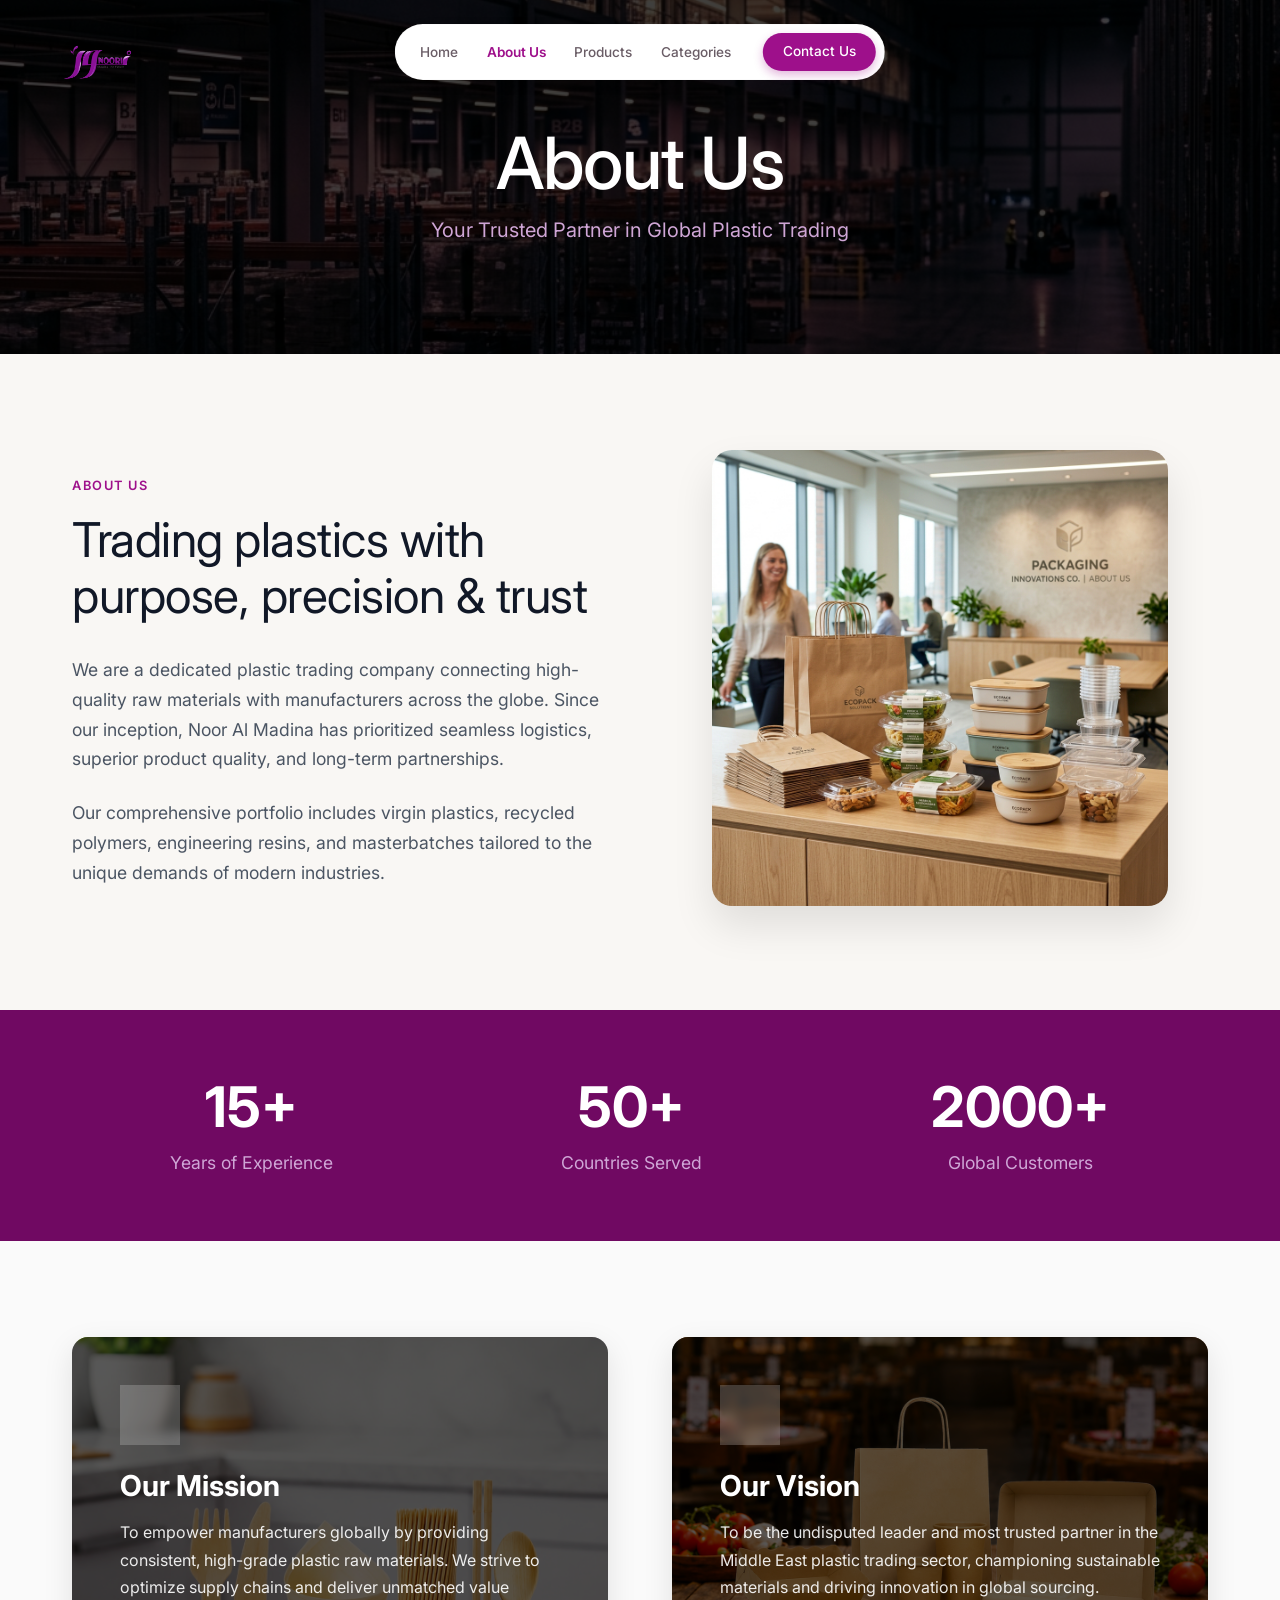
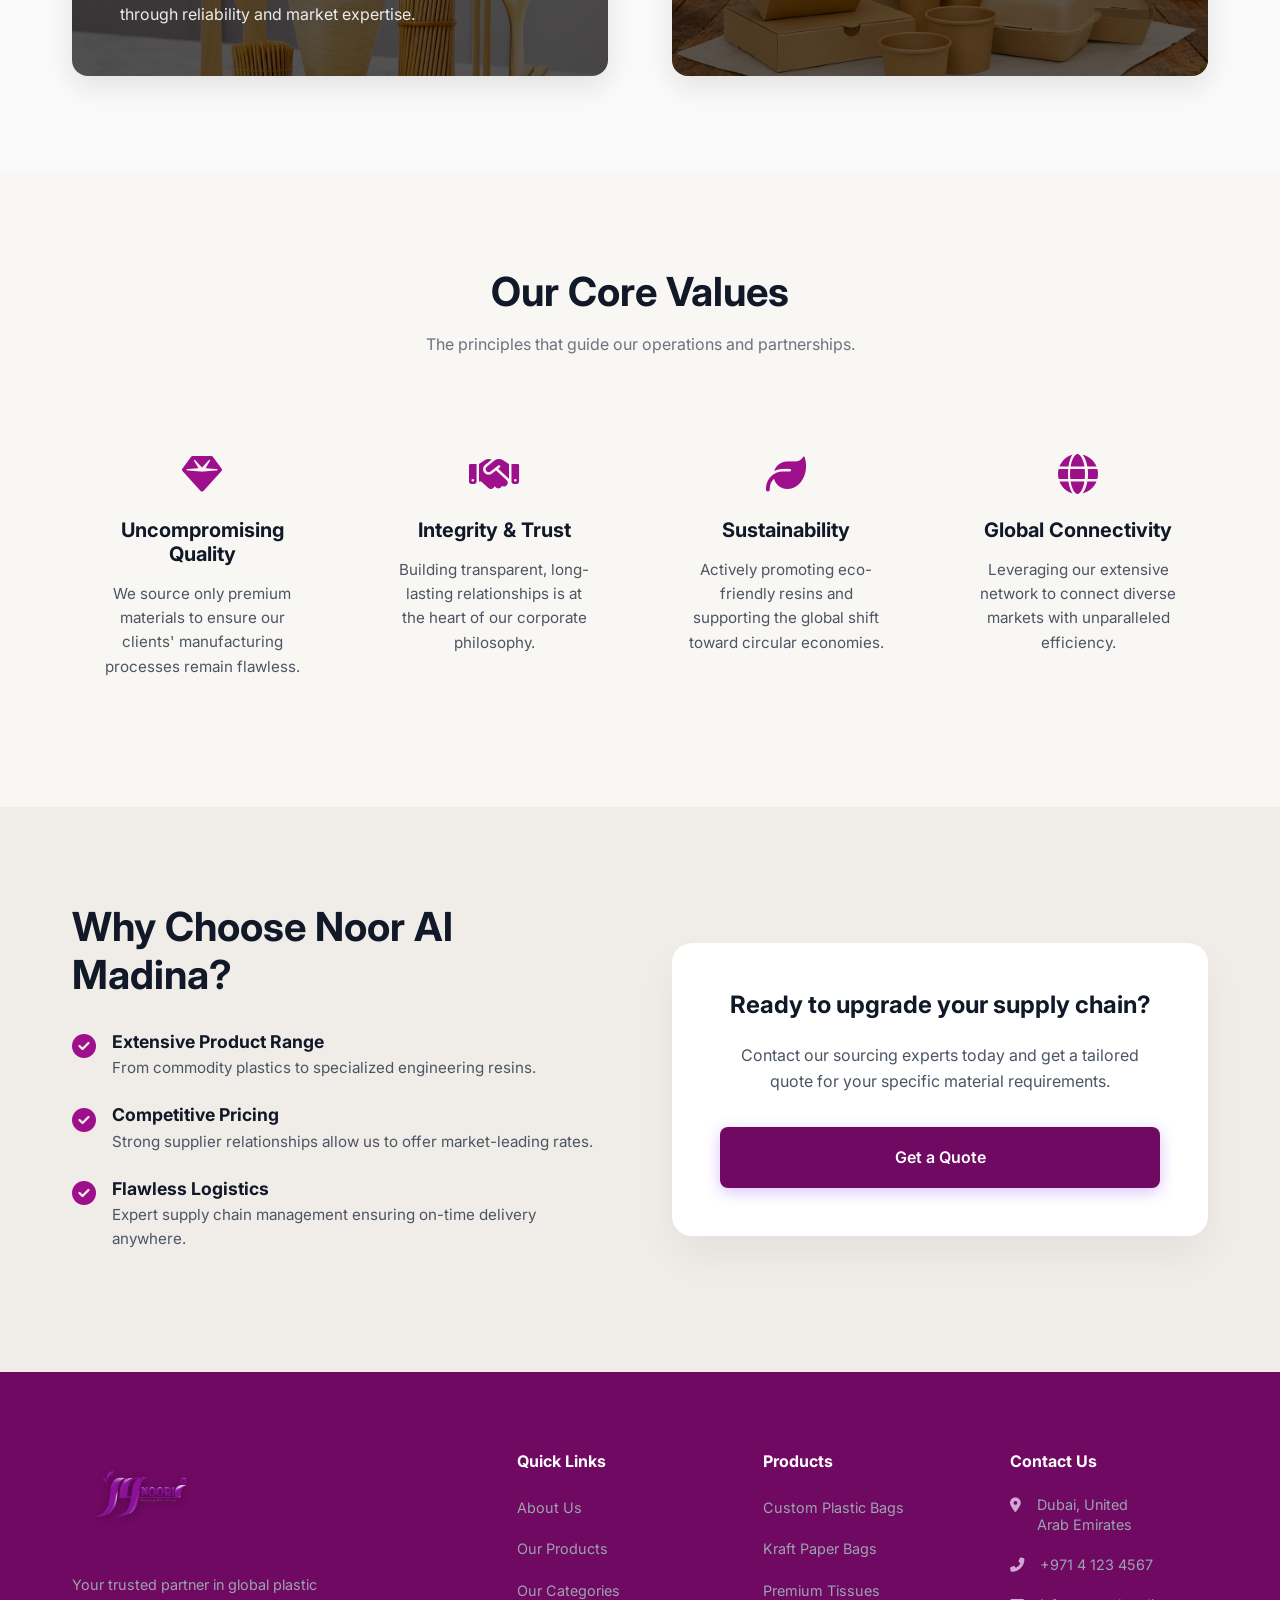
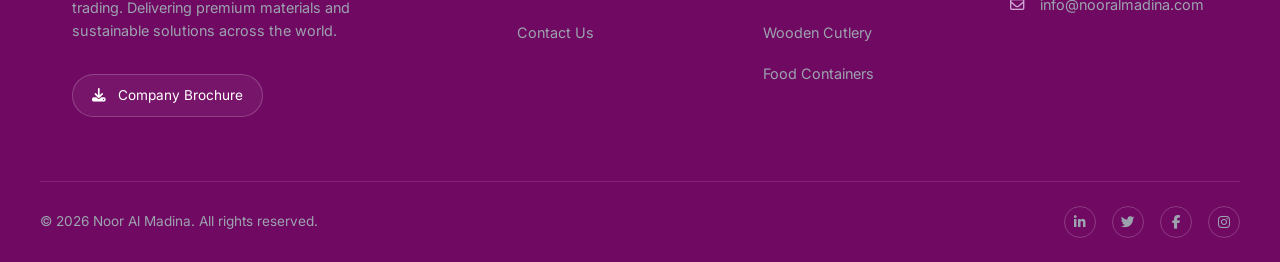
==== commit 63ec0c18: "first commit" ====
--- a/about.html
+++ b/about.html
@@ -221,11 +221,11 @@
             <div class="footer-col">
                 <h4 style="color: white; margin-bottom: 1.5rem;">Products</h4>
                 <ul class="footer-nav">
-                    <li><a href="#">Virgin Plastics</a></li>
-                    <li><a href="#">Recycled Plastics</a></li>
-                    <li><a href="#">Engineering Resins</a></li>
-                    <li><a href="#">Masterbatches</a></li>
-                    <li><a href="#">Additives</a></li>
+                    <li><a href="products.html">Custom Plastic Bags</a></li>
+                    <li><a href="products.html">Kraft Paper Bags</a></li>
+                    <li><a href="products.html">Premium Tissues</a></li>
+                    <li><a href="products.html">Wooden Cutlery</a></li>
+                    <li><a href="products.html">Food Containers</a></li>
                 </ul>
             </div>
             
@@ -255,7 +255,7 @@
                 <a href="#"><i class="fab fa-linkedin-in"></i></a>
                 <a href="#"><i class="fab fa-twitter"></i></a>
                 <a href="#"><i class="fab fa-facebook-f"></i></a>
-                <a href="#"><i class="fab fa-instagram"></i></a>
+                <a href="https://www.instagram.com/noorpackuae?igsh=MW5qZWZucnRhbW4xcw==" target="_blank"><i class="fab fa-instagram"></i></a>
             </div>
         </div>
     </footer>
--- a/style.css
+++ b/style.css
@@ -1236,7 +1236,7 @@
 /* --- Products Page Grid --- */
 .products-grid-catalog {
     display: grid;
-    grid-template-columns: repeat(auto-fit, minmax(300px, 1fr));
+    grid-template-columns: repeat(auto-fit, minmax(min(100%, 300px), 1fr));
     gap: 2.5rem;
 }
 
@@ -1307,7 +1307,7 @@
 /* --- Product Categories Page Grid --- */
 .prod-categories-grid {
     display: grid;
-    grid-template-columns: repeat(auto-fit, minmax(350px, 1fr));
+    grid-template-columns: repeat(auto-fit, minmax(min(100%, 350px), 1fr));
     gap: 2.5rem;
 }
 
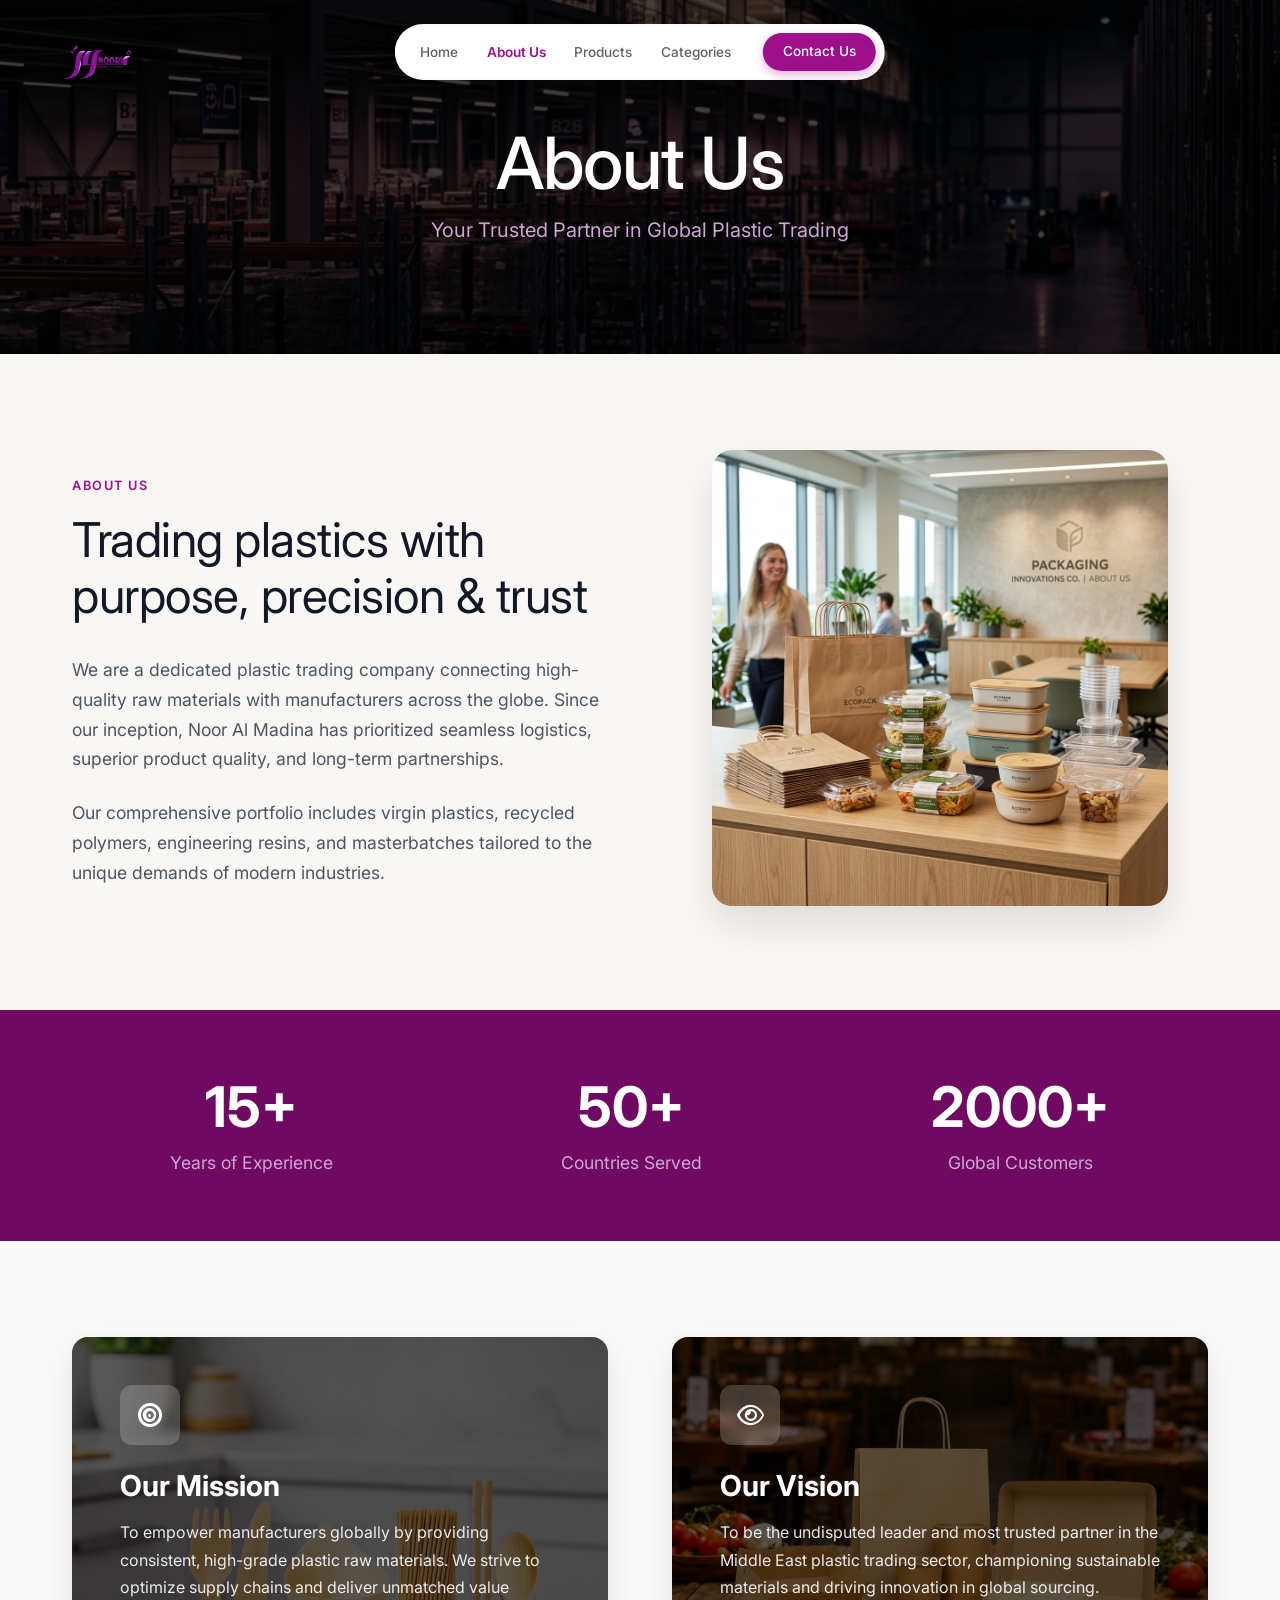
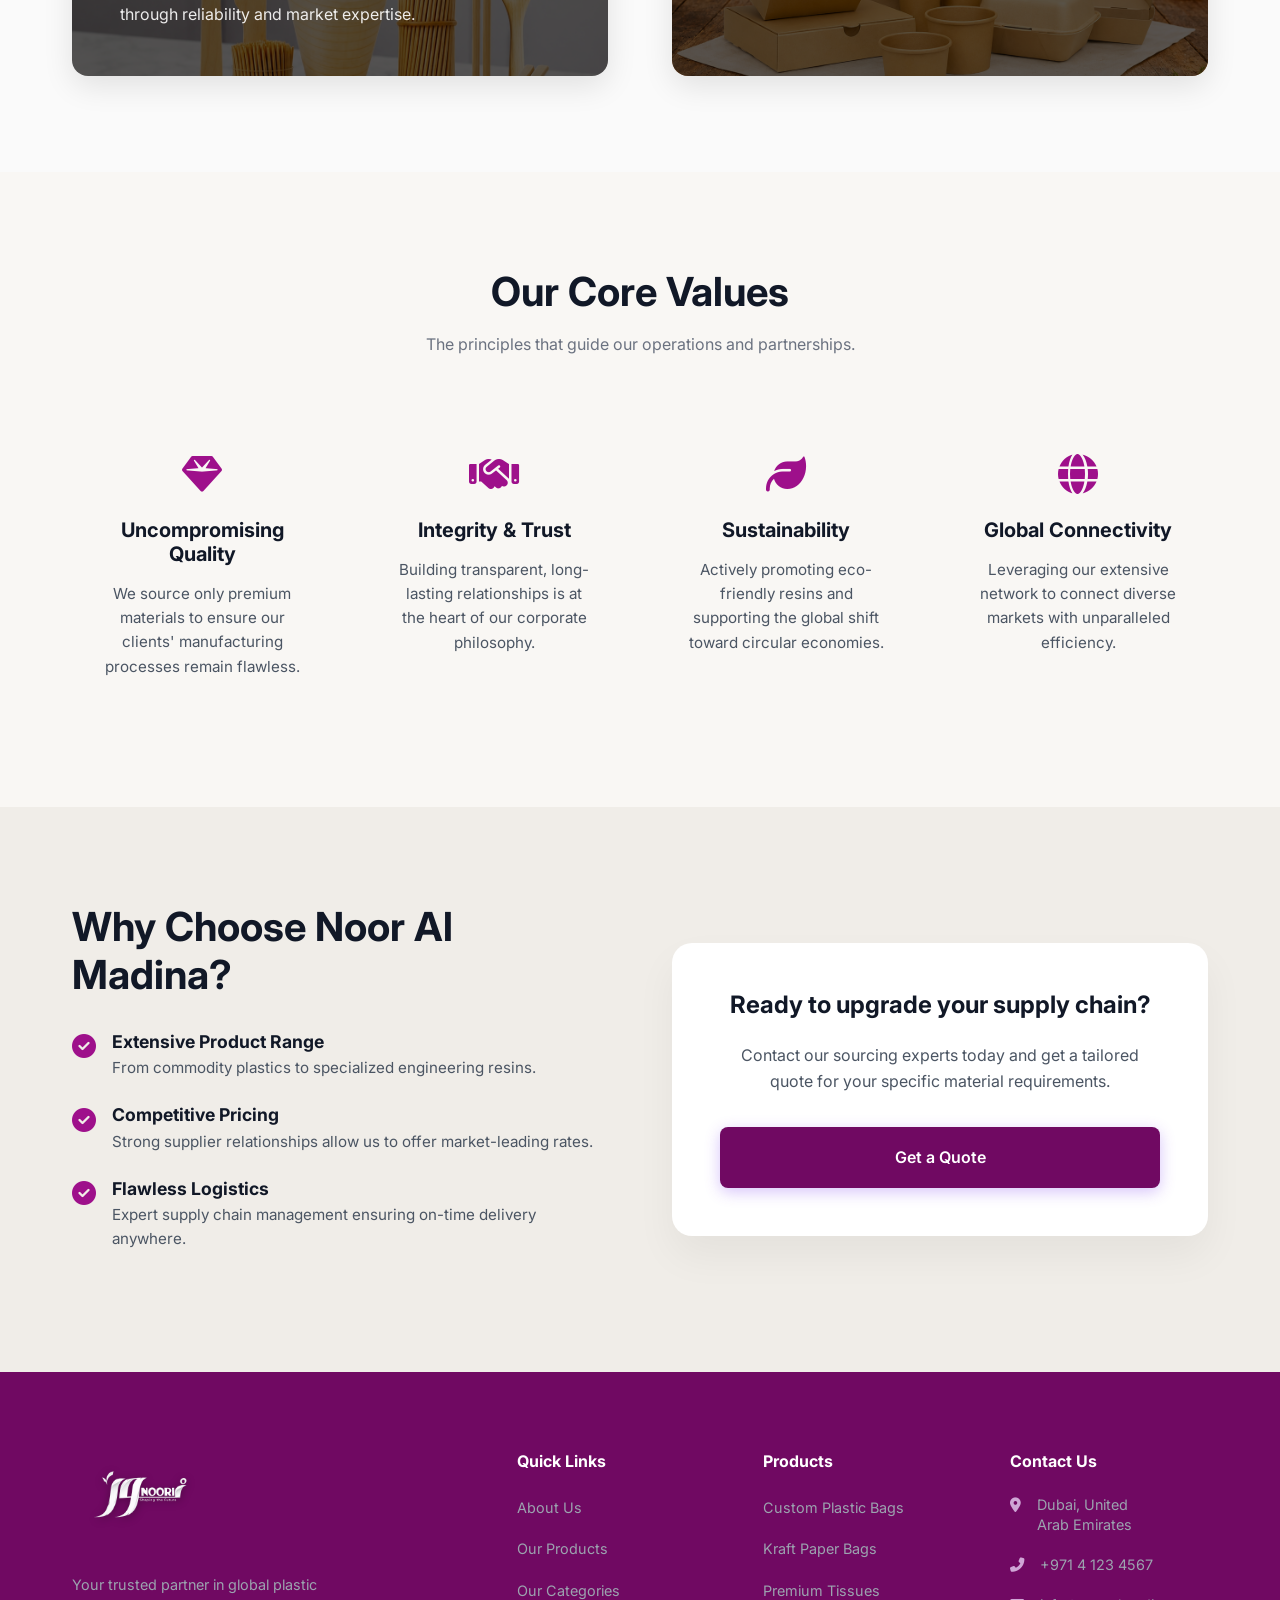
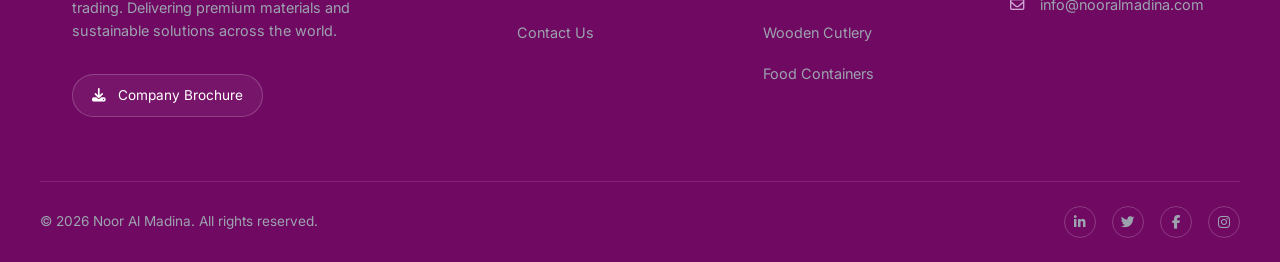
==== commit 29ec6f6c: "first commit" ====
--- a/about.html
+++ b/about.html
@@ -201,7 +201,7 @@
         <div class="container footer-content-new">
             <!-- Col 1 -->
             <div class="footer-col-1">
-                <img src="media/logo.png?v=2" alt="JJ NOORI Logo" style="height: 90px; margin-bottom: 1.5rem; filter: drop-shadow(0 2px 4px rgba(0,0,0,0.3));">
+                <img src="media/logofooter.png" alt="Noor Al Madina Logo" style="height: 90px; margin-bottom: 1.5rem; filter: drop-shadow(0 2px 4px rgba(0,0,0,0.3));">
                 <p style="color: #9ca3af; font-size: 0.9rem; line-height: 1.6; margin-bottom: 2rem; max-width: 280px;">Your trusted partner in global plastic trading. Delivering premium materials and sustainable solutions across the world.</p>
                 <a href="#" class="btn-dark-outline"><i class="fas fa-download" style="margin-right: 0.5rem;"></i> Company Brochure</a>
             </div>
--- a/style.css
+++ b/style.css
@@ -604,6 +604,12 @@
     box-shadow: 0 10px 30px rgba(0, 0, 0, 0.05);
 }
 
+.form-row {
+    display: grid;
+    grid-template-columns: 1fr 1fr;
+    gap: 1rem;
+}
+
 .form-group {
     margin-bottom: 1.5rem;
 }
@@ -1053,6 +1059,12 @@
         display: none;
     }
     
+    .header, .header.scrolled {
+        background: transparent !important;
+        box-shadow: none !important;
+        border: none !important;
+    }
+    
     .mobile-menu-btn {
         display: block;
     }
@@ -1079,9 +1091,24 @@
         grid-template-columns: 1fr;
     }
     
+    .form-row {
+        grid-template-columns: 1fr;
+    }
+
+    .contact-form-card h3 {
+        font-size: 1.8rem !important;
+        line-height: 1.3;
+        margin-bottom: 1.5rem;
+    }
+    
     .page-header {
         padding-top: 100px !important;
         padding-bottom: 25px !important;
+    }
+    
+    .section-title {
+        font-size: 2.8rem !important;
+        word-wrap: break-word;
     }
     
     .about-header-grid,
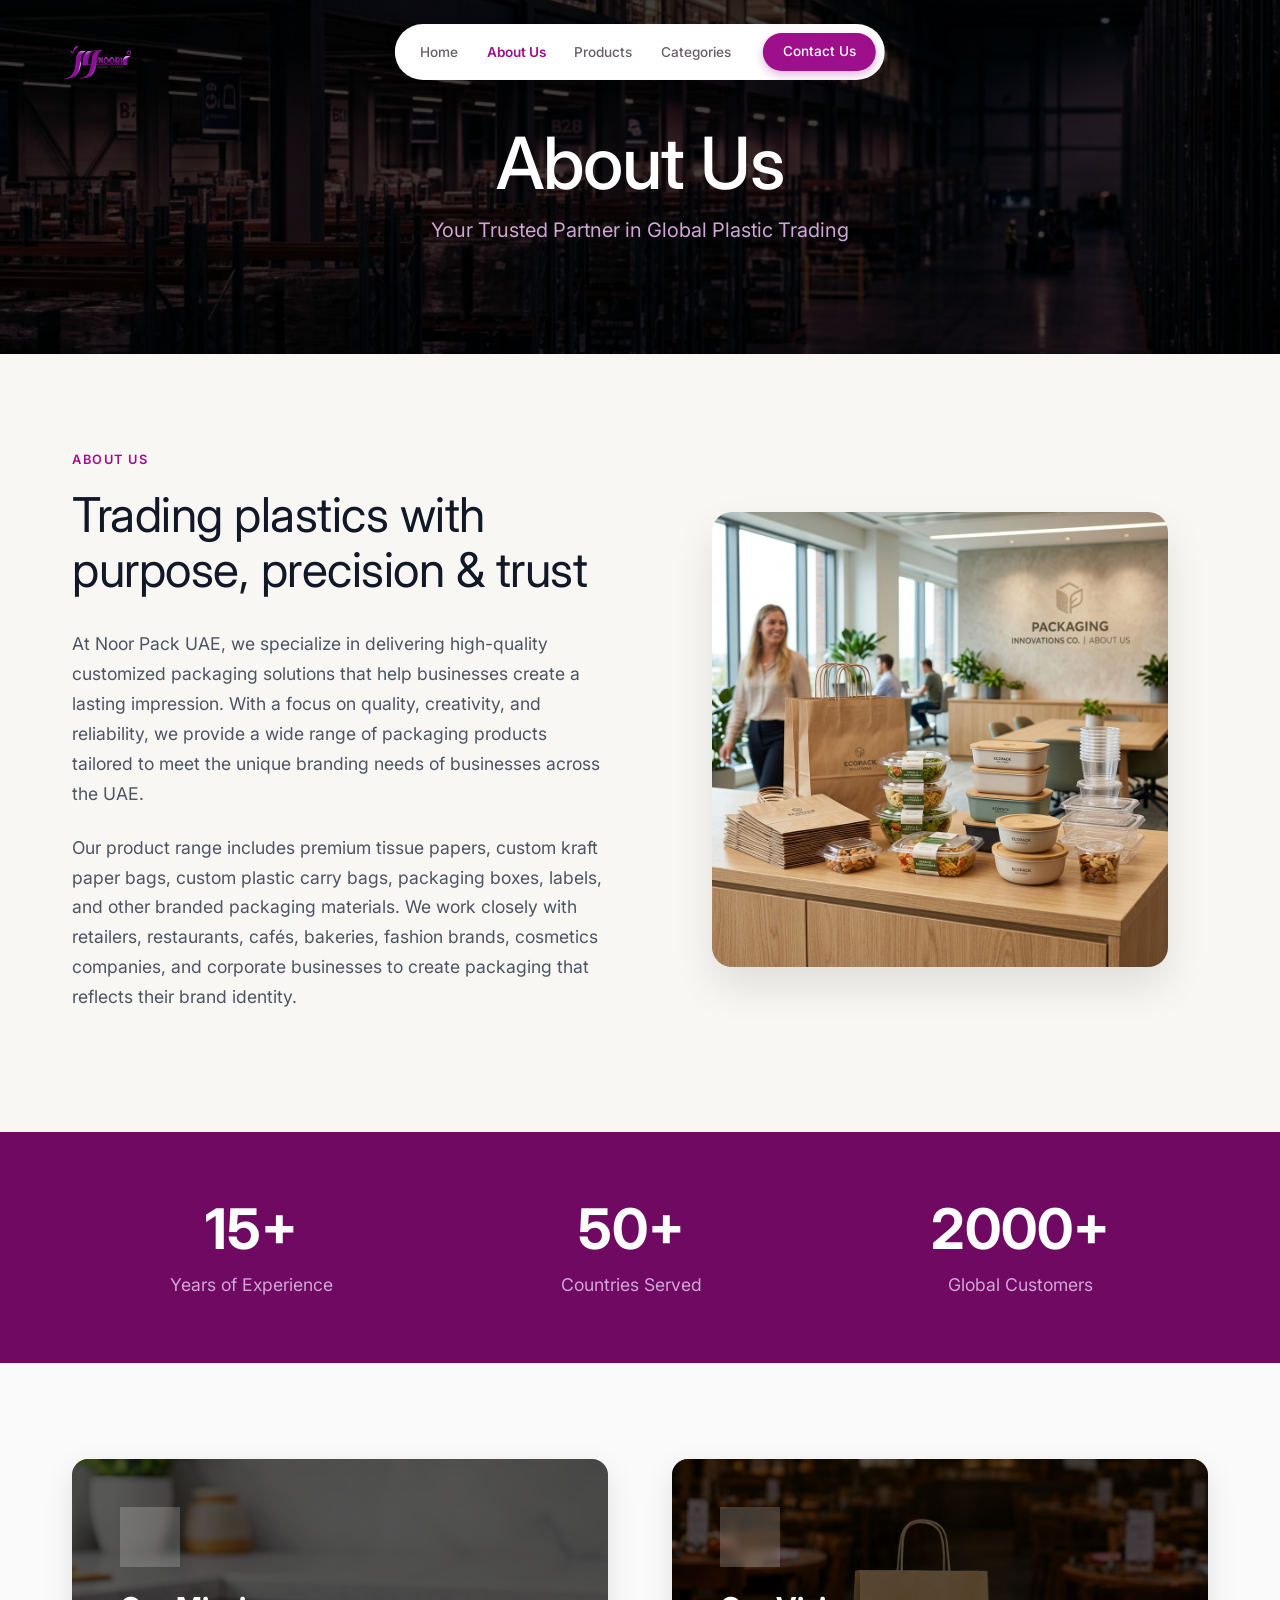
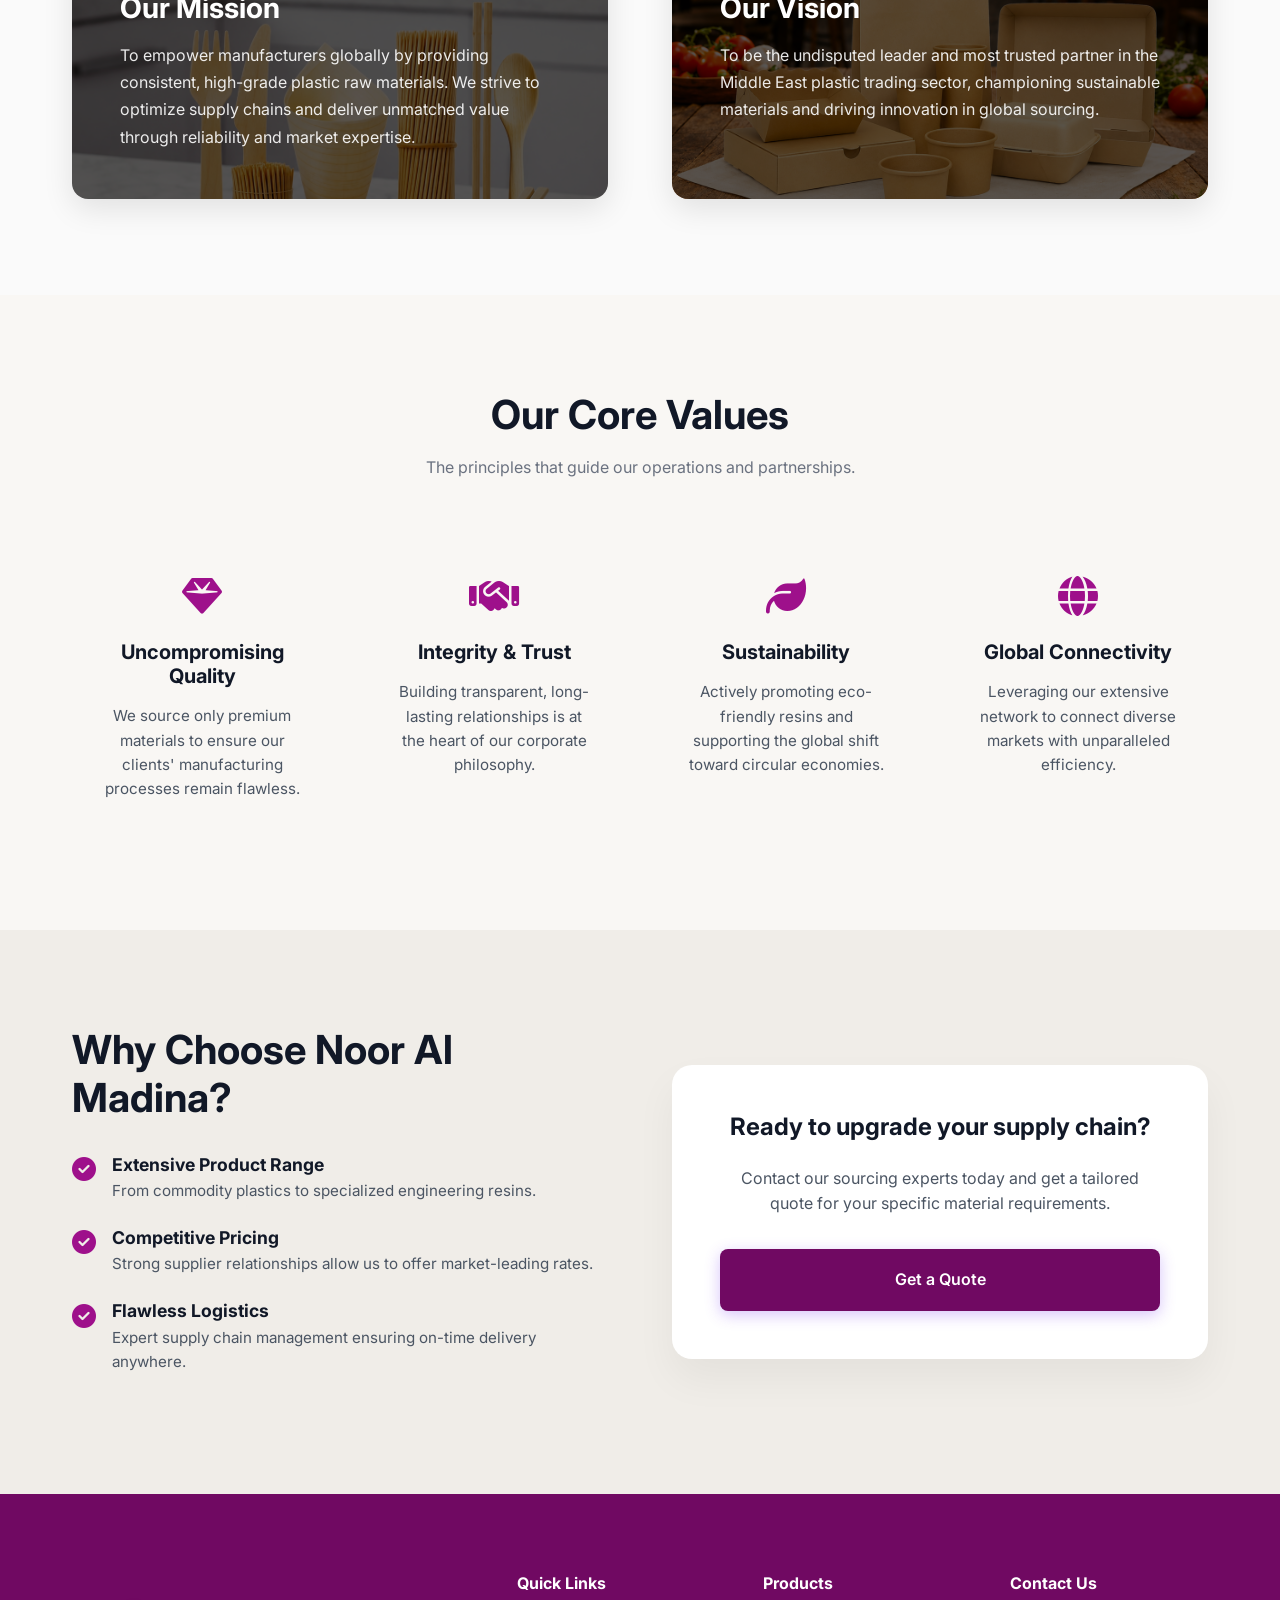
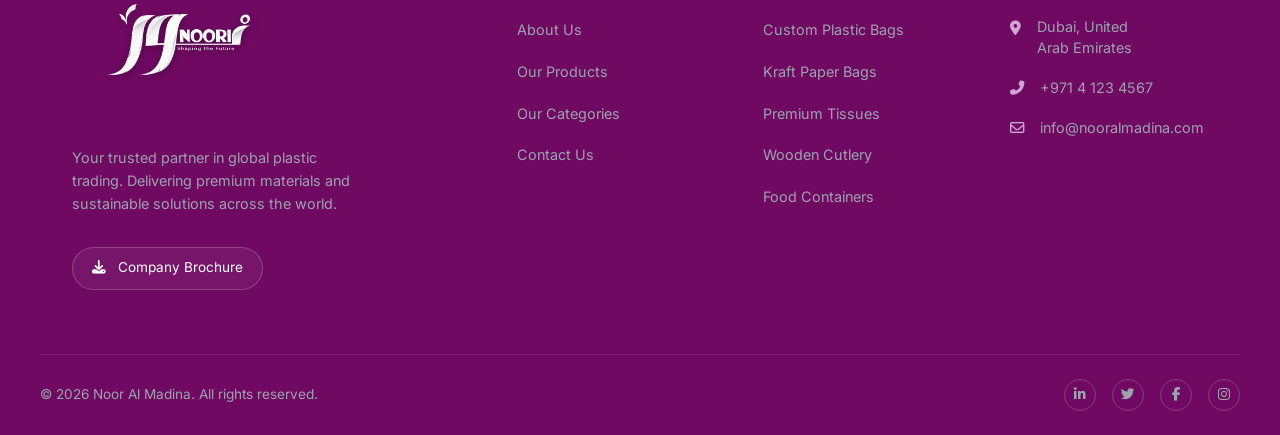
==== commit 343f1cff: "first commit" ====
--- a/about.html
+++ b/about.html
@@ -1,20 +1,24 @@
 <!DOCTYPE html>
 <html lang="en">
+
 <head>
     <meta charset="UTF-8">
     <meta name="viewport" content="width=device-width, initial-scale=1.0">
     <title>About Us | Noor Al Madina Plastic</title>
     <link rel="preconnect" href="https://fonts.googleapis.com">
     <link rel="preconnect" href="https://fonts.gstatic.com" crossorigin>
-    <link href="https://fonts.googleapis.com/css2?family=Inter:wght@300;400;500;600;700;800&display=swap" rel="stylesheet">
+    <link href="https://fonts.googleapis.com/css2?family=Inter:wght@300;400;500;600;700;800&display=swap"
+        rel="stylesheet">
     <link rel="stylesheet" href="https://cdnjs.cloudflare.com/ajax/libs/font-awesome/6.4.0/css/all.min.css">
     <link rel="stylesheet" href="style.css">
 </head>
+
 <body>
 
     <!-- Independent Top-Left Logo -->
     <a href="index.html" style="position: absolute; top: 2rem; left: 3rem; z-index: 9999;">
-        <img src="media/logo.png?v=2" alt="JJ NOORI Logo" style="height: 65px; filter: drop-shadow(0 4px 6px rgba(0,0,0,0.3));">
+        <img src="media/logo.png?v=2" alt="JJ NOORI Logo"
+            style="height: 65px; filter: drop-shadow(0 4px 6px rgba(0,0,0,0.3));">
     </a>
 
     <!-- Header Navigation -->
@@ -29,7 +33,7 @@
                 </ul>
                 <a href="contact.html" class="btn btn-primary nav-btn">Contact Us</a>
             </nav>
-            
+
             <div class="mobile-menu-btn">
                 <i class="fas fa-bars"></i>
             </div>
@@ -48,11 +52,15 @@
     </div>
 
     <!-- Page Header -->
-    <section class="page-header" style="position: relative; padding-top: 120px; padding-bottom: 60px; text-align: center; background-image: url('media/about_banner.png'); background-size: cover; background-position: center;">
+    <section class="page-header"
+        style="position: relative; padding-top: 120px; padding-bottom: 60px; text-align: center; background-image: url('media/about_banner.png'); background-size: cover; background-position: center;">
         <div class="overlay" style="position: absolute; inset: 0; background: rgba(0, 0, 0, 0.75);"></div>
         <div class="container" style="position: relative; z-index: 1;">
-            <h1 class="section-title fade-up" style="color: white; font-size: 4.5rem; font-weight: 500; margin-bottom: 0.5rem; letter-spacing: -1px;">About Us</h1>
-            <p class="section-subtitle fade-up delay-1" style="color: var(--clr-secondary); font-size: 1.25rem;">Your Trusted Partner in Global Plastic Trading</p>
+            <h1 class="section-title fade-up"
+                style="color: white; font-size: 4.5rem; font-weight: 500; margin-bottom: 0.5rem; letter-spacing: -1px;">
+                About Us</h1>
+            <p class="section-subtitle fade-up delay-1" style="color: var(--clr-secondary); font-size: 1.25rem;">Your
+                Trusted Partner in Global Plastic Trading</p>
         </div>
     </section>
 
@@ -61,13 +69,26 @@
         <div class="container">
             <div class="about-overview-grid">
                 <div class="about-text fade-up">
-                    <span class="section-label" style="color: var(--clr-primary); margin-bottom: 1rem; font-size: 0.8rem;">ABOUT US</span>
-                    <h2 style="font-size: 3rem; font-weight: 400; line-height: 1.15; color: #111827; margin-bottom: 2rem; letter-spacing: -0.5px;">Trading plastics with purpose, precision & trust</h2>
-                    <p style="color: #4B5563; font-size: 1.1rem; line-height: 1.7; margin-bottom: 1.5rem;">We are a dedicated plastic trading company connecting high-quality raw materials with manufacturers across the globe. Since our inception, Noor Al Madina has prioritized seamless logistics, superior product quality, and long-term partnerships.</p>
-                    <p style="color: #4B5563; font-size: 1.1rem; line-height: 1.7;">Our comprehensive portfolio includes virgin plastics, recycled polymers, engineering resins, and masterbatches tailored to the unique demands of modern industries.</p>
+                    <span class="section-label"
+                        style="color: var(--clr-primary); margin-bottom: 1rem; font-size: 0.8rem;">ABOUT US</span>
+                    <h2
+                        style="font-size: 3rem; font-weight: 400; line-height: 1.15; color: #111827; margin-bottom: 2rem; letter-spacing: -0.5px;">
+                        Trading plastics with purpose, precision & trust</h2>
+                    <p style="color: #4B5563; font-size: 1.1rem; line-height: 1.7; margin-bottom: 1.5rem;">At Noor Pack
+                        UAE, we specialize in delivering high-quality customized packaging solutions that help
+                        businesses create a lasting impression. With a focus on quality, creativity, and reliability, we
+                        provide a wide range of packaging products tailored to meet the unique branding needs of
+                        businesses across the UAE.</p>
+                    <p style="color: #4B5563; font-size: 1.1rem; line-height: 1.7; margin-bottom: 1.5rem;">Our product
+                        range includes premium tissue papers, custom kraft paper bags, custom plastic carry bags,
+                        packaging boxes, labels, and other branded packaging materials. We work closely with retailers,
+                        restaurants, cafés, bakeries, fashion brands, cosmetics companies, and corporate businesses to
+                        create packaging that reflects their brand identity.</p>
+
                 </div>
                 <div class="about-image fade-up delay-1" style="text-align: center;">
-                    <img src="media/about_products.png" alt="Product Portfolio Overview" style="width: 85%; border-radius: 20px; box-shadow: 0 20px 40px rgba(0,0,0,0.1);">
+                    <img src="media/about_products.png" alt="Product Portfolio Overview"
+                        style="width: 85%; border-radius: 20px; box-shadow: 0 20px 40px rgba(0,0,0,0.1);">
                 </div>
             </div>
         </div>
@@ -76,7 +97,8 @@
     <!-- Years of Experience Banner -->
     <section class="experience-banner" style="background: var(--clr-primary-dark); color: white; padding: 4rem 0;">
         <div class="container">
-            <div class="stats-row" style="display: flex; justify-content: space-around; text-align: center; flex-wrap: wrap; gap: 2rem;">
+            <div class="stats-row"
+                style="display: flex; justify-content: space-around; text-align: center; flex-wrap: wrap; gap: 2rem;">
                 <div class="stat-item fade-up">
                     <h3 style="font-size: 3.5rem; font-weight: 700; color: white; margin-bottom: 0.5rem;">15+</h3>
                     <p style="font-size: 1.1rem; color: var(--clr-secondary);">Years of Experience</p>
@@ -97,24 +119,32 @@
     <section class="section mission-vision-section" style="background: #FAFAFA;">
         <div class="container">
             <div class="mission-vision-grid" style="display: grid; grid-template-columns: 1fr 1fr; gap: 4rem;">
-                <div class="mv-card fade-up" style="position: relative; background-image: url('media/p1.png'); background-size: cover; background-position: center; padding: 3rem; border-radius: 16px; box-shadow: 0 10px 30px rgba(0,0,0,0.1); overflow: hidden;">
+                <div class="mv-card fade-up"
+                    style="position: relative; background-image: url('media/p1.png'); background-size: cover; background-position: center; padding: 3rem; border-radius: 16px; box-shadow: 0 10px 30px rgba(0,0,0,0.1); overflow: hidden;">
                     <div style="position: absolute; inset: 0; background: rgba(0,0,0,0.65); z-index: 1;"></div>
                     <div style="position: relative; z-index: 2;">
-                        <div class="mv-icon" style="width: 60px; height: 60px; border-radius: 12px; background: rgba(255, 255, 255, 0.2); backdrop-filter: blur(5px); color: white; display: flex; align-items: center; justify-content: center; font-size: 1.5rem; margin-bottom: 1.5rem;">
+                        <div class="mv-icon"
+                            style="width: 60px; height: 60px; border-radius: 12px; background: rgba(255, 255, 255, 0.2); backdrop-filter: blur(5px); color: white; display: flex; align-items: center; justify-content: center; font-size: 1.5rem; margin-bottom: 1.5rem;">
                             <i class="fas fa-bullseye"></i>
                         </div>
                         <h3 style="font-size: 1.8rem; margin-bottom: 1rem; color: white;">Our Mission</h3>
-                        <p style="color: rgba(255,255,255,0.9); line-height: 1.7;">To empower manufacturers globally by providing consistent, high-grade plastic raw materials. We strive to optimize supply chains and deliver unmatched value through reliability and market expertise.</p>
+                        <p style="color: rgba(255,255,255,0.9); line-height: 1.7;">To empower manufacturers globally by
+                            providing consistent, high-grade plastic raw materials. We strive to optimize supply chains
+                            and deliver unmatched value through reliability and market expertise.</p>
                     </div>
                 </div>
-                <div class="mv-card fade-up delay-1" style="position: relative; background-image: url('media/p2.png'); background-size: cover; background-position: center; padding: 3rem; border-radius: 16px; box-shadow: 0 10px 30px rgba(0,0,0,0.1); overflow: hidden;">
+                <div class="mv-card fade-up delay-1"
+                    style="position: relative; background-image: url('media/p2.png'); background-size: cover; background-position: center; padding: 3rem; border-radius: 16px; box-shadow: 0 10px 30px rgba(0,0,0,0.1); overflow: hidden;">
                     <div style="position: absolute; inset: 0; background: rgba(0,0,0,0.65); z-index: 1;"></div>
                     <div style="position: relative; z-index: 2;">
-                        <div class="mv-icon" style="width: 60px; height: 60px; border-radius: 12px; background: rgba(255, 255, 255, 0.2); backdrop-filter: blur(5px); color: white; display: flex; align-items: center; justify-content: center; font-size: 1.5rem; margin-bottom: 1.5rem;">
+                        <div class="mv-icon"
+                            style="width: 60px; height: 60px; border-radius: 12px; background: rgba(255, 255, 255, 0.2); backdrop-filter: blur(5px); color: white; display: flex; align-items: center; justify-content: center; font-size: 1.5rem; margin-bottom: 1.5rem;">
                             <i class="far fa-eye"></i>
                         </div>
                         <h3 style="font-size: 1.8rem; margin-bottom: 1rem; color: white;">Our Vision</h3>
-                        <p style="color: rgba(255,255,255,0.9); line-height: 1.7;">To be the undisputed leader and most trusted partner in the Middle East plastic trading sector, championing sustainable materials and driving innovation in global sourcing.</p>
+                        <p style="color: rgba(255,255,255,0.9); line-height: 1.7;">To be the undisputed leader and most
+                            trusted partner in the Middle East plastic trading sector, championing sustainable materials
+                            and driving innovation in global sourcing.</p>
                     </div>
                 </div>
             </div>
@@ -126,29 +156,39 @@
         <div class="container">
             <div class="text-center fade-up" style="margin-bottom: 4rem;">
                 <h2 style="font-size: 2.5rem; color: #111827;">Our Core Values</h2>
-                <p style="color: #6B7280; max-width: 600px; margin: 1rem auto 0;">The principles that guide our operations and partnerships.</p>
-            </div>
-            
-            <div class="values-grid" style="display: grid; grid-template-columns: repeat(auto-fit, minmax(250px, 1fr)); gap: 2rem;">
+                <p style="color: #6B7280; max-width: 600px; margin: 1rem auto 0;">The principles that guide our
+                    operations and partnerships.</p>
+            </div>
+
+            <div class="values-grid"
+                style="display: grid; grid-template-columns: repeat(auto-fit, minmax(250px, 1fr)); gap: 2rem;">
                 <div class="value-item fade-up" style="text-align: center; padding: 2rem;">
-                    <i class="fas fa-gem" style="font-size: 2.5rem; color: var(--clr-primary); margin-bottom: 1.5rem;"></i>
+                    <i class="fas fa-gem"
+                        style="font-size: 2.5rem; color: var(--clr-primary); margin-bottom: 1.5rem;"></i>
                     <h4 style="font-size: 1.25rem; margin-bottom: 1rem; color: #111827;">Uncompromising Quality</h4>
-                    <p style="color: #4B5563; font-size: 0.95rem;">We source only premium materials to ensure our clients' manufacturing processes remain flawless.</p>
+                    <p style="color: #4B5563; font-size: 0.95rem;">We source only premium materials to ensure our
+                        clients' manufacturing processes remain flawless.</p>
                 </div>
                 <div class="value-item fade-up delay-1" style="text-align: center; padding: 2rem;">
-                    <i class="fas fa-handshake" style="font-size: 2.5rem; color: var(--clr-primary); margin-bottom: 1.5rem;"></i>
+                    <i class="fas fa-handshake"
+                        style="font-size: 2.5rem; color: var(--clr-primary); margin-bottom: 1.5rem;"></i>
                     <h4 style="font-size: 1.25rem; margin-bottom: 1rem; color: #111827;">Integrity & Trust</h4>
-                    <p style="color: #4B5563; font-size: 0.95rem;">Building transparent, long-lasting relationships is at the heart of our corporate philosophy.</p>
+                    <p style="color: #4B5563; font-size: 0.95rem;">Building transparent, long-lasting relationships is
+                        at the heart of our corporate philosophy.</p>
                 </div>
                 <div class="value-item fade-up delay-2" style="text-align: center; padding: 2rem;">
-                    <i class="fas fa-leaf" style="font-size: 2.5rem; color: var(--clr-primary); margin-bottom: 1.5rem;"></i>
+                    <i class="fas fa-leaf"
+                        style="font-size: 2.5rem; color: var(--clr-primary); margin-bottom: 1.5rem;"></i>
                     <h4 style="font-size: 1.25rem; margin-bottom: 1rem; color: #111827;">Sustainability</h4>
-                    <p style="color: #4B5563; font-size: 0.95rem;">Actively promoting eco-friendly resins and supporting the global shift toward circular economies.</p>
+                    <p style="color: #4B5563; font-size: 0.95rem;">Actively promoting eco-friendly resins and supporting
+                        the global shift toward circular economies.</p>
                 </div>
                 <div class="value-item fade-up delay-3" style="text-align: center; padding: 2rem;">
-                    <i class="fas fa-globe" style="font-size: 2.5rem; color: var(--clr-primary); margin-bottom: 1.5rem;"></i>
+                    <i class="fas fa-globe"
+                        style="font-size: 2.5rem; color: var(--clr-primary); margin-bottom: 1.5rem;"></i>
                     <h4 style="font-size: 1.25rem; margin-bottom: 1rem; color: #111827;">Global Connectivity</h4>
-                    <p style="color: #4B5563; font-size: 0.95rem;">Leveraging our extensive network to connect diverse markets with unparalleled efficiency.</p>
+                    <p style="color: #4B5563; font-size: 0.95rem;">Leveraging our extensive network to connect diverse
+                        markets with unparalleled efficiency.</p>
                 </div>
             </div>
         </div>
@@ -157,39 +197,54 @@
     <!-- Why Choose Us -->
     <section class="section why-choose-section" style="background: var(--clr-surface-light);">
         <div class="container">
-            <div class="why-choose-grid" style="display: grid; grid-template-columns: 1fr 1fr; gap: 4rem; align-items: center;">
+            <div class="why-choose-grid"
+                style="display: grid; grid-template-columns: 1fr 1fr; gap: 4rem; align-items: center;">
                 <div class="why-choose-text fade-up">
                     <h2 style="font-size: 2.5rem; color: #111827; margin-bottom: 2rem;">Why Choose Noor Al Madina?</h2>
-                    
+
                     <ul class="benefits-list" style="list-style: none; padding: 0;">
                         <li style="display: flex; gap: 1rem; margin-bottom: 1.5rem;">
-                            <i class="fas fa-check-circle" style="color: var(--clr-primary); font-size: 1.5rem; margin-top: 0.2rem;"></i>
+                            <i class="fas fa-check-circle"
+                                style="color: var(--clr-primary); font-size: 1.5rem; margin-top: 0.2rem;"></i>
                             <div>
-                                <h4 style="font-size: 1.1rem; color: #111827; margin-bottom: 0.25rem;">Extensive Product Range</h4>
-                                <p style="color: #4B5563; font-size: 0.95rem;">From commodity plastics to specialized engineering resins.</p>
+                                <h4 style="font-size: 1.1rem; color: #111827; margin-bottom: 0.25rem;">Extensive Product
+                                    Range</h4>
+                                <p style="color: #4B5563; font-size: 0.95rem;">From commodity plastics to specialized
+                                    engineering resins.</p>
                             </div>
                         </li>
                         <li style="display: flex; gap: 1rem; margin-bottom: 1.5rem;">
-                            <i class="fas fa-check-circle" style="color: var(--clr-primary); font-size: 1.5rem; margin-top: 0.2rem;"></i>
+                            <i class="fas fa-check-circle"
+                                style="color: var(--clr-primary); font-size: 1.5rem; margin-top: 0.2rem;"></i>
                             <div>
-                                <h4 style="font-size: 1.1rem; color: #111827; margin-bottom: 0.25rem;">Competitive Pricing</h4>
-                                <p style="color: #4B5563; font-size: 0.95rem;">Strong supplier relationships allow us to offer market-leading rates.</p>
+                                <h4 style="font-size: 1.1rem; color: #111827; margin-bottom: 0.25rem;">Competitive
+                                    Pricing</h4>
+                                <p style="color: #4B5563; font-size: 0.95rem;">Strong supplier relationships allow us to
+                                    offer market-leading rates.</p>
                             </div>
                         </li>
                         <li style="display: flex; gap: 1rem; margin-bottom: 1.5rem;">
-                            <i class="fas fa-check-circle" style="color: var(--clr-primary); font-size: 1.5rem; margin-top: 0.2rem;"></i>
+                            <i class="fas fa-check-circle"
+                                style="color: var(--clr-primary); font-size: 1.5rem; margin-top: 0.2rem;"></i>
                             <div>
-                                <h4 style="font-size: 1.1rem; color: #111827; margin-bottom: 0.25rem;">Flawless Logistics</h4>
-                                <p style="color: #4B5563; font-size: 0.95rem;">Expert supply chain management ensuring on-time delivery anywhere.</p>
+                                <h4 style="font-size: 1.1rem; color: #111827; margin-bottom: 0.25rem;">Flawless
+                                    Logistics</h4>
+                                <p style="color: #4B5563; font-size: 0.95rem;">Expert supply chain management ensuring
+                                    on-time delivery anywhere.</p>
                             </div>
                         </li>
                     </ul>
                 </div>
                 <div class="why-choose-image fade-up delay-1">
-                    <div style="background: white; padding: 3rem; border-radius: 20px; box-shadow: 0 20px 40px rgba(0,0,0,0.05); text-align: center;">
-                        <h3 style="font-size: 1.5rem; color: #111827; margin-bottom: 1.5rem;">Ready to upgrade your supply chain?</h3>
-                        <p style="color: #4B5563; margin-bottom: 2rem;">Contact our sourcing experts today and get a tailored quote for your specific material requirements.</p>
-                        <a href="contact.html" class="btn btn-primary btn-block" style="background: var(--clr-primary-dark); color: white; padding: 1rem; border-radius: 8px;">Get a Quote</a>
+                    <div
+                        style="background: white; padding: 3rem; border-radius: 20px; box-shadow: 0 20px 40px rgba(0,0,0,0.05); text-align: center;">
+                        <h3 style="font-size: 1.5rem; color: #111827; margin-bottom: 1.5rem;">Ready to upgrade your
+                            supply chain?</h3>
+                        <p style="color: #4B5563; margin-bottom: 2rem;">Contact our sourcing experts today and get a
+                            tailored quote for your specific material requirements.</p>
+                        <a href="contact.html" class="btn btn-primary btn-block"
+                            style="background: var(--clr-primary-dark); color: white; padding: 1rem; border-radius: 8px;">Get
+                            a Quote</a>
                     </div>
                 </div>
             </div>
@@ -201,11 +256,15 @@
         <div class="container footer-content-new">
             <!-- Col 1 -->
             <div class="footer-col-1">
-                <img src="media/logofooter.png" alt="Noor Al Madina Logo" style="height: 90px; margin-bottom: 1.5rem; filter: drop-shadow(0 2px 4px rgba(0,0,0,0.3));">
-                <p style="color: #9ca3af; font-size: 0.9rem; line-height: 1.6; margin-bottom: 2rem; max-width: 280px;">Your trusted partner in global plastic trading. Delivering premium materials and sustainable solutions across the world.</p>
-                <a href="#" class="btn-dark-outline"><i class="fas fa-download" style="margin-right: 0.5rem;"></i> Company Brochure</a>
-            </div>
-            
+                <img src="media/logofooter.png" alt="Noor Al Madina Logo"
+                    style="height: 140px; margin-bottom: 1.5rem; filter: drop-shadow(0 2px 4px rgba(0,0,0,0.3));">
+                <p style="color: #9ca3af; font-size: 0.9rem; line-height: 1.6; margin-bottom: 2rem; max-width: 280px;">
+                    Your trusted partner in global plastic trading. Delivering premium materials and sustainable
+                    solutions across the world.</p>
+                <a href="#" class="btn-dark-outline"><i class="fas fa-download" style="margin-right: 0.5rem;"></i>
+                    Company Brochure</a>
+            </div>
+
             <!-- Col 2 -->
             <div class="footer-col">
                 <h4 style="color: white; margin-bottom: 1.5rem;">Quick Links</h4>
@@ -216,7 +275,7 @@
                     <li><a href="contact.html">Contact Us</a></li>
                 </ul>
             </div>
-            
+
             <!-- Col 3 -->
             <div class="footer-col">
                 <h4 style="color: white; margin-bottom: 1.5rem;">Products</h4>
@@ -228,7 +287,7 @@
                     <li><a href="products.html">Food Containers</a></li>
                 </ul>
             </div>
-            
+
             <!-- Col 4 -->
             <div class="footer-col">
                 <h4 style="color: white; margin-bottom: 1.5rem;">Contact Us</h4>
@@ -248,19 +307,20 @@
                 </ul>
             </div>
         </div>
-        
+
         <div class="container footer-bottom-new">
             <p>&copy; 2026 Noor Al Madina. All rights reserved.</p>
             <div class="footer-social-new">
                 <a href="#"><i class="fab fa-linkedin-in"></i></a>
                 <a href="#"><i class="fab fa-twitter"></i></a>
                 <a href="#"><i class="fab fa-facebook-f"></i></a>
-                <a href="https://www.instagram.com/noorpackuae?igsh=MW5qZWZucnRhbW4xcw==" target="_blank"><i class="fab fa-instagram"></i></a>
+                <a href="https://www.instagram.com/noorpackuae?igsh=MW5qZWZucnRhbW4xcw==" target="_blank"><i
+                        class="fab fa-instagram"></i></a>
             </div>
         </div>
     </footer>
 
     <script src="script.js"></script>
 </body>
-</html>
-
+
+</html>
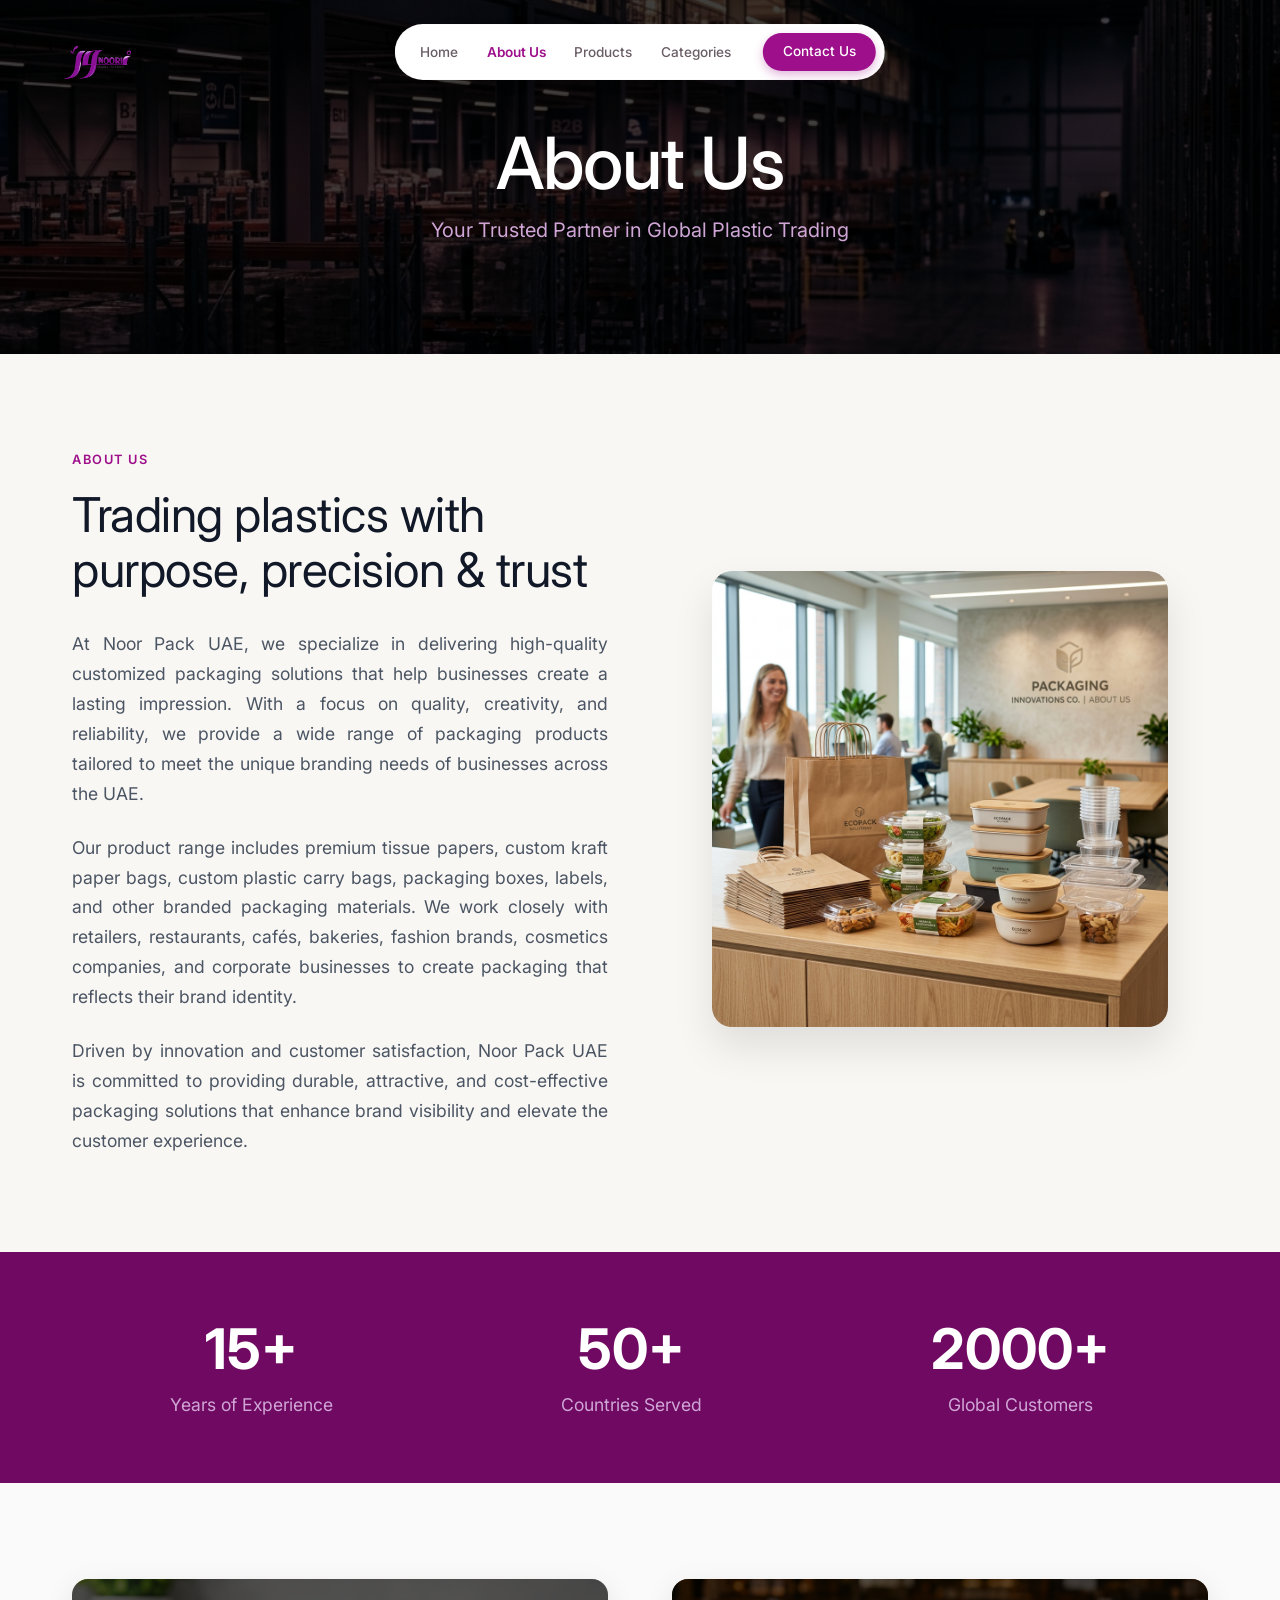
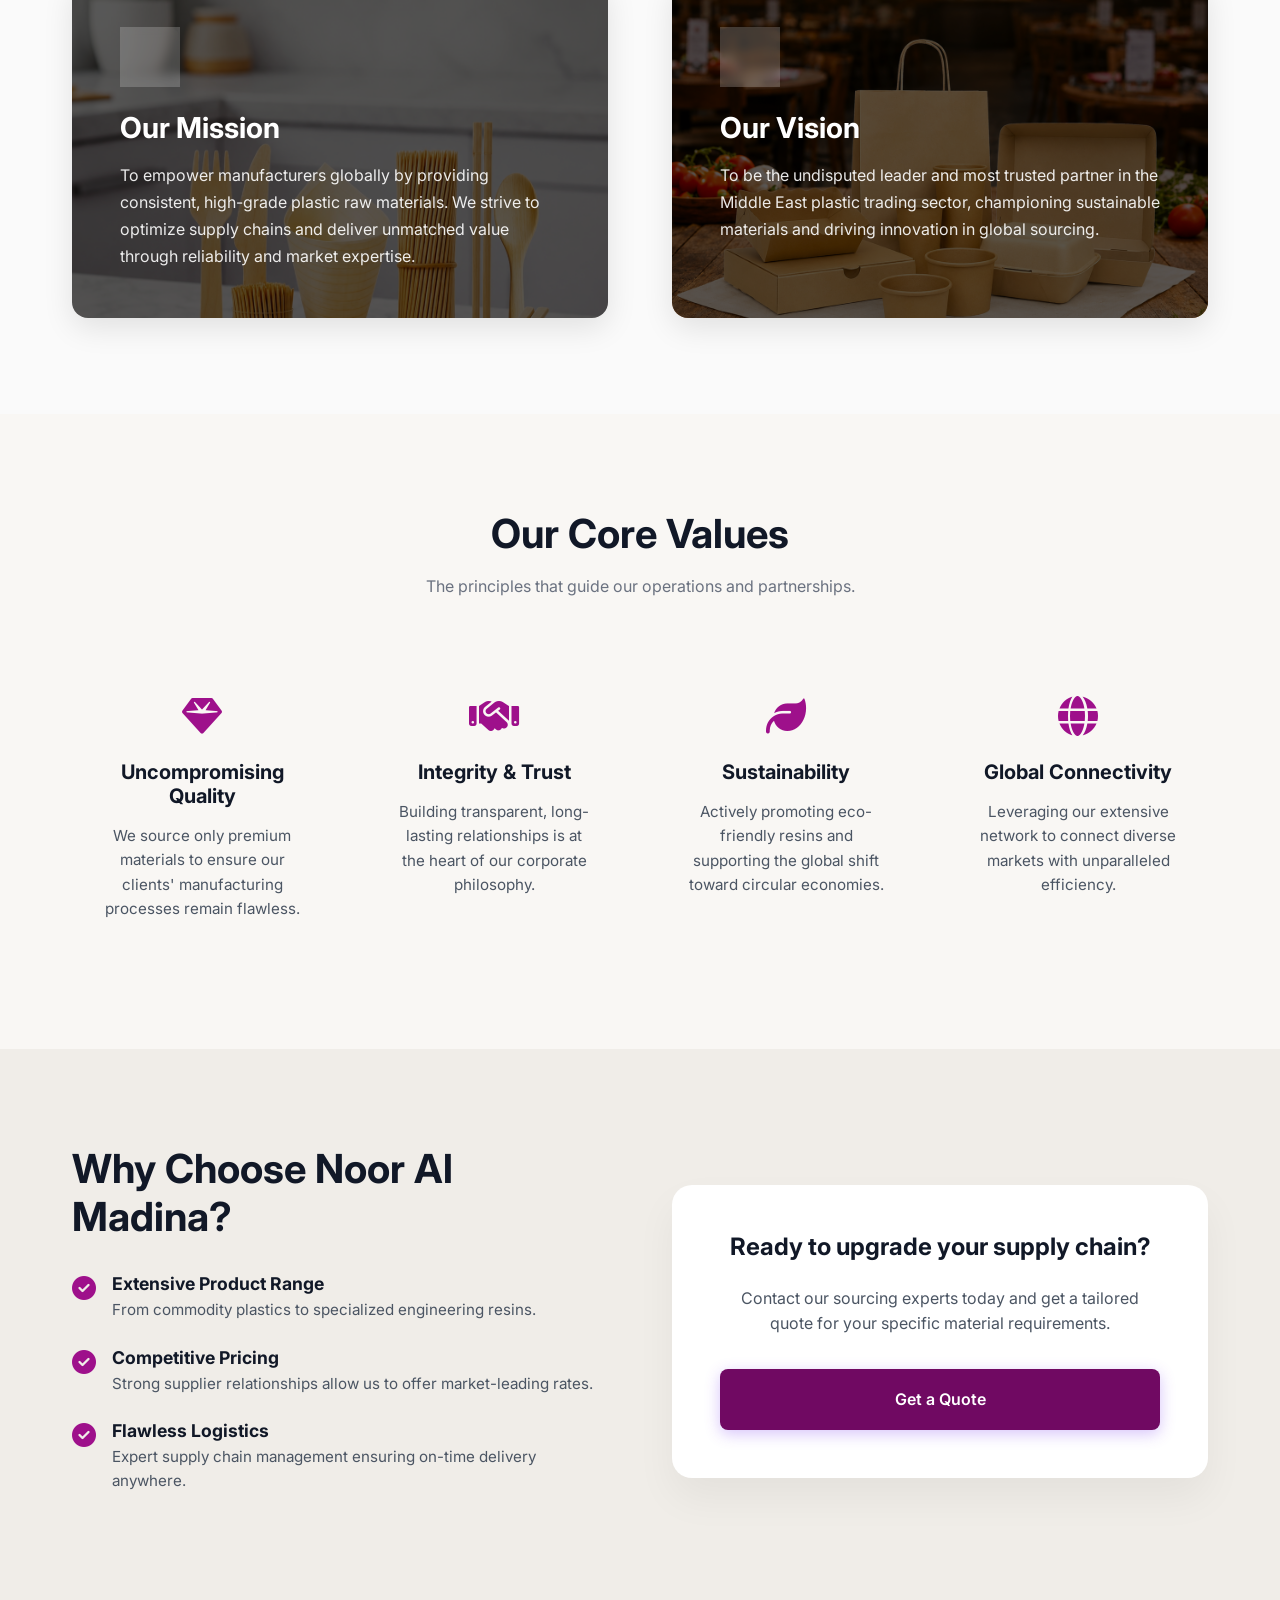
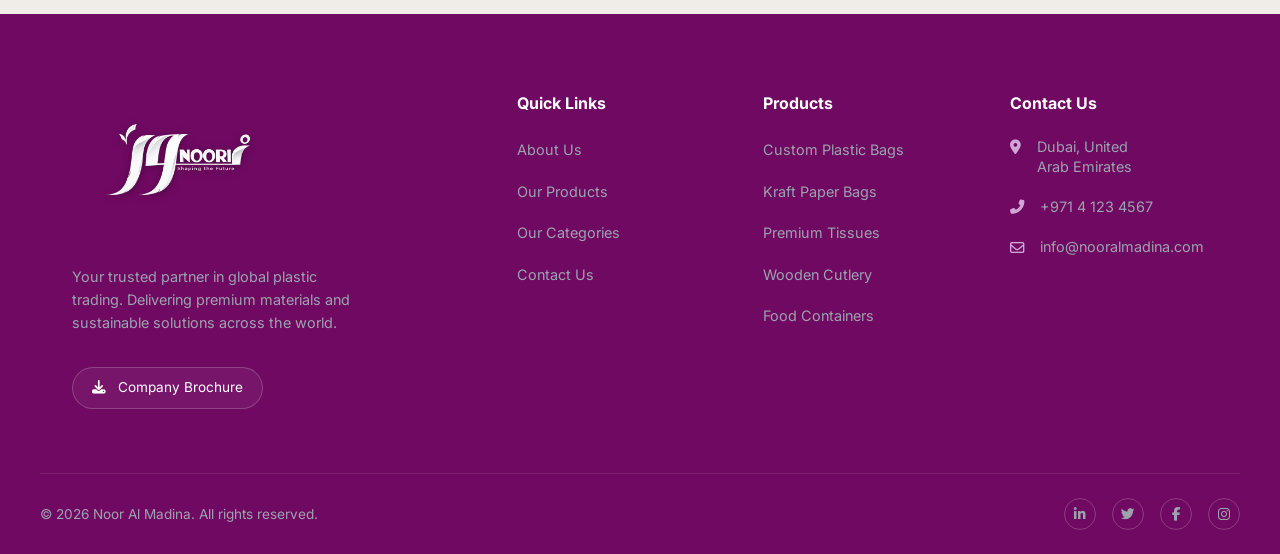
==== commit ebabb641: "first commit" ====
--- a/about.html
+++ b/about.html
@@ -74,17 +74,17 @@
                     <h2
                         style="font-size: 3rem; font-weight: 400; line-height: 1.15; color: #111827; margin-bottom: 2rem; letter-spacing: -0.5px;">
                         Trading plastics with purpose, precision & trust</h2>
-                    <p style="color: #4B5563; font-size: 1.1rem; line-height: 1.7; margin-bottom: 1.5rem;">At Noor Pack
+                    <p style="color: #4B5563; font-size: 1.1rem; line-height: 1.7; margin-bottom: 1.5rem; text-align: justify;">At Noor Pack
                         UAE, we specialize in delivering high-quality customized packaging solutions that help
                         businesses create a lasting impression. With a focus on quality, creativity, and reliability, we
                         provide a wide range of packaging products tailored to meet the unique branding needs of
                         businesses across the UAE.</p>
-                    <p style="color: #4B5563; font-size: 1.1rem; line-height: 1.7; margin-bottom: 1.5rem;">Our product
+                    <p style="color: #4B5563; font-size: 1.1rem; line-height: 1.7; margin-bottom: 1.5rem; text-align: justify;">Our product
                         range includes premium tissue papers, custom kraft paper bags, custom plastic carry bags,
                         packaging boxes, labels, and other branded packaging materials. We work closely with retailers,
                         restaurants, cafés, bakeries, fashion brands, cosmetics companies, and corporate businesses to
                         create packaging that reflects their brand identity.</p>
-
+                    <p style="color: #4B5563; font-size: 1.1rem; line-height: 1.7; text-align: justify;">Driven by innovation and customer satisfaction, Noor Pack UAE is committed to providing durable, attractive, and cost-effective packaging solutions that enhance brand visibility and elevate the customer experience.</p>
                 </div>
                 <div class="about-image fade-up delay-1" style="text-align: center;">
                     <img src="media/about_products.png" alt="Product Portfolio Overview"
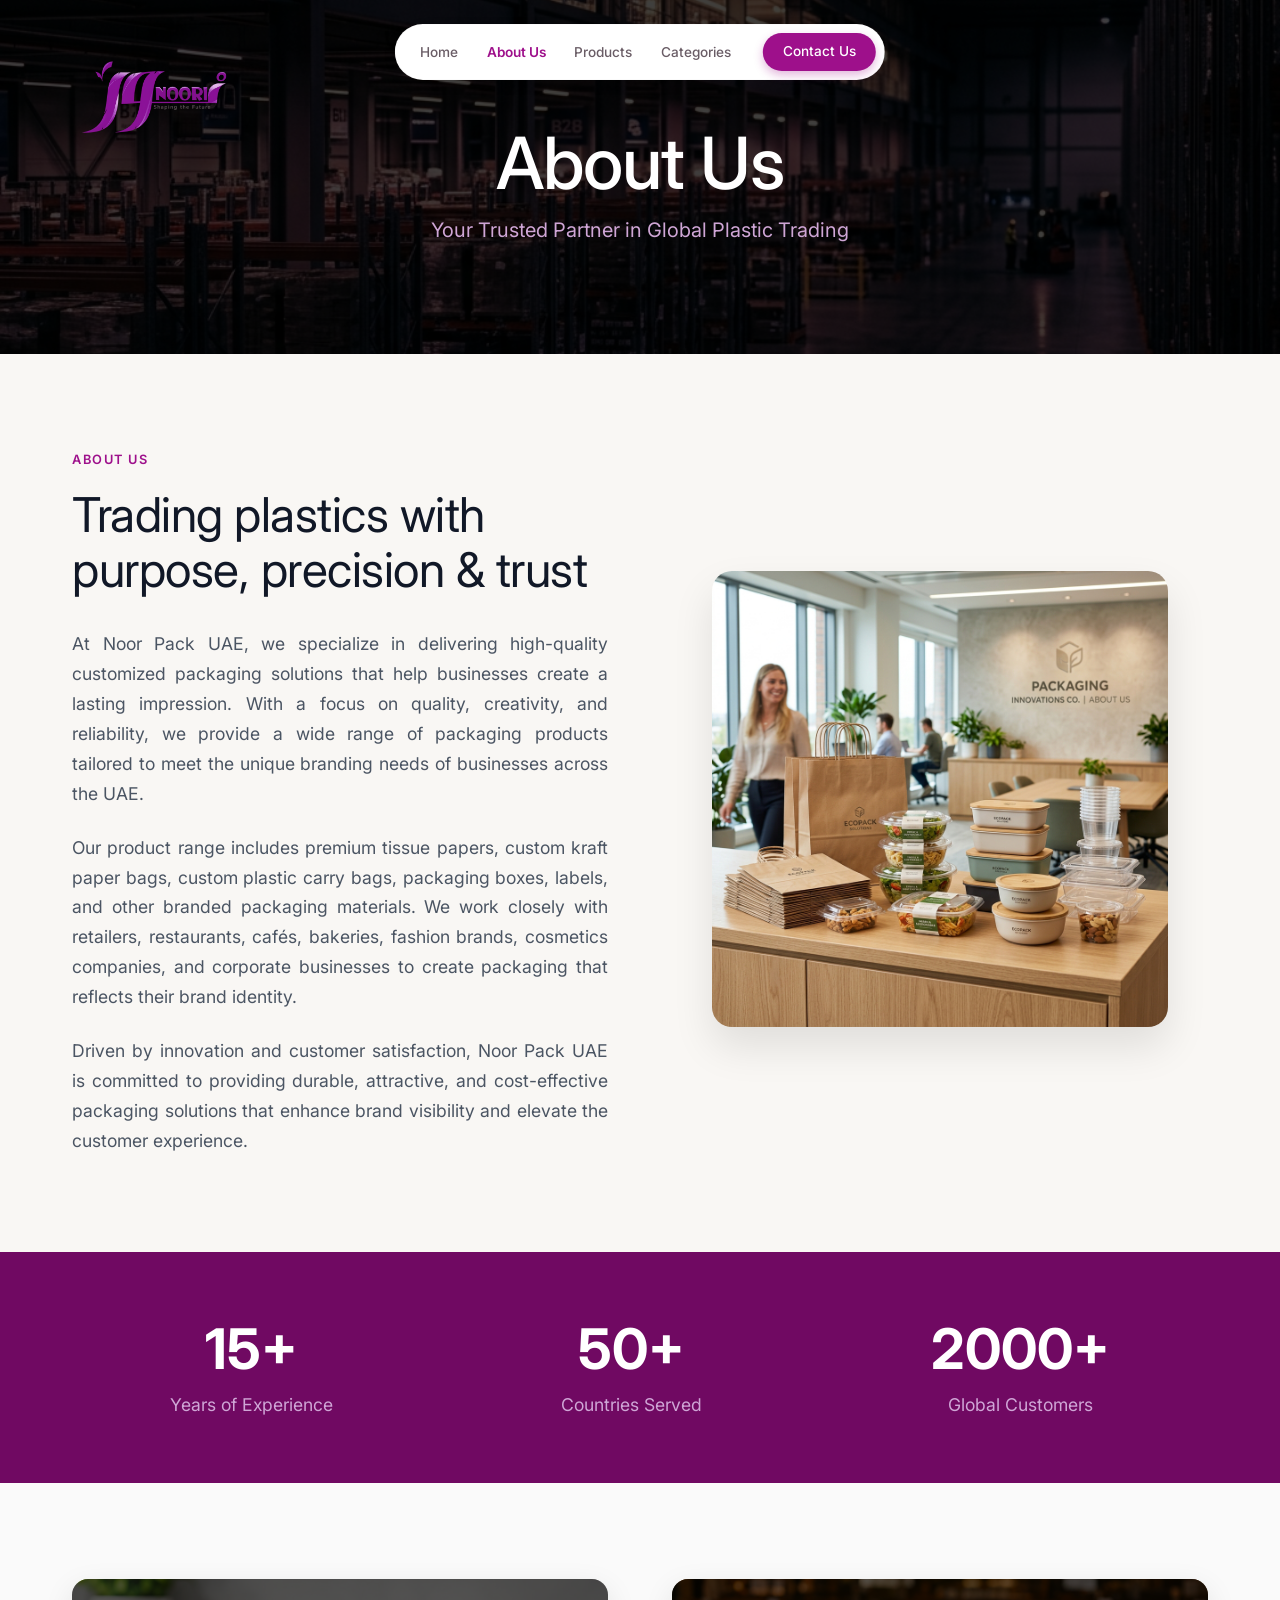
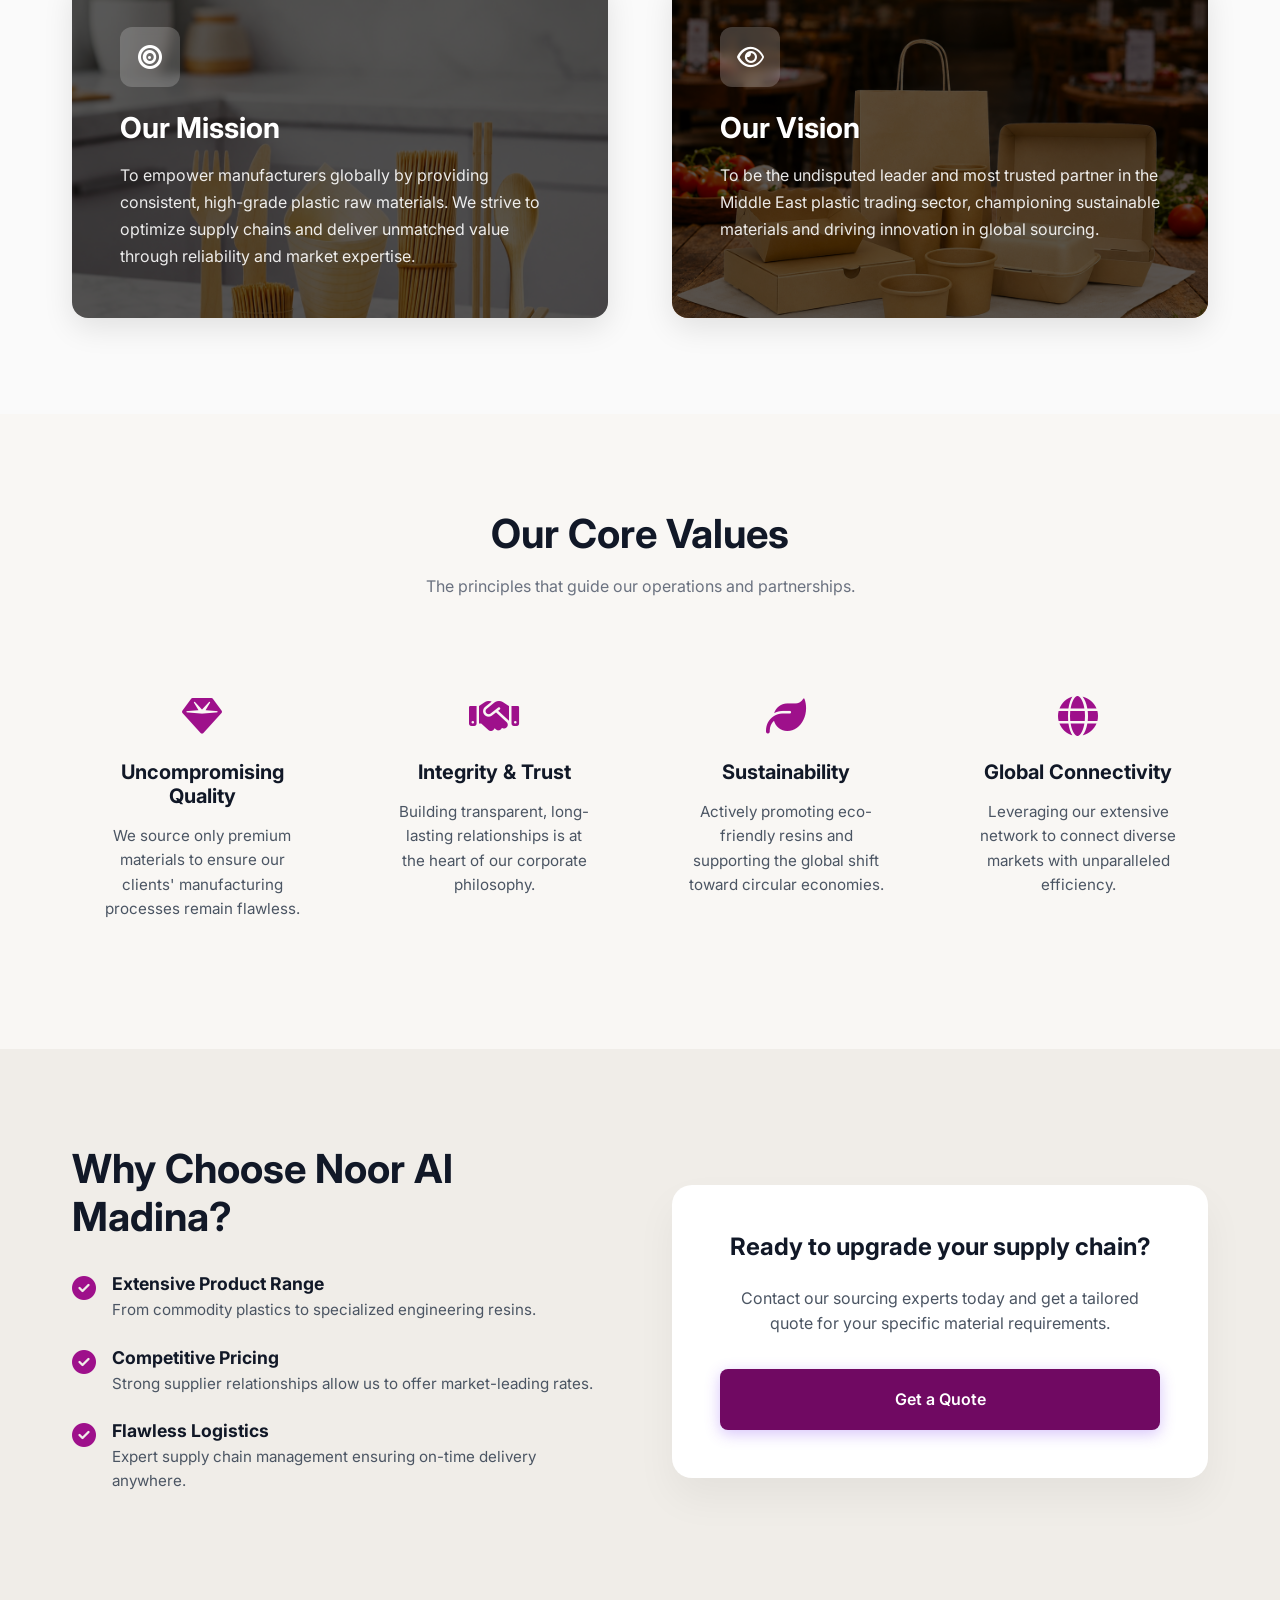
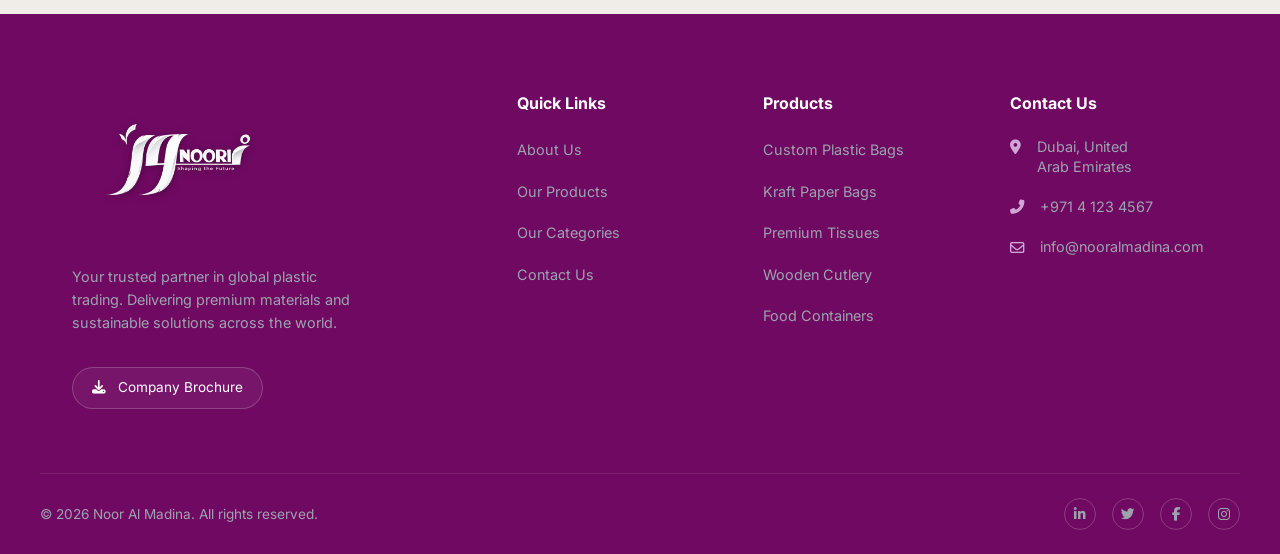
==== commit 38ee1841: "first3" ====
--- a/about.html
+++ b/about.html
@@ -18,7 +18,7 @@
     <!-- Independent Top-Left Logo -->
     <a href="index.html" style="position: absolute; top: 2rem; left: 3rem; z-index: 9999;">
         <img src="media/logo.png?v=2" alt="JJ NOORI Logo"
-            style="height: 65px; filter: drop-shadow(0 4px 6px rgba(0,0,0,0.3));">
+            style="height: 140px; filter: drop-shadow(0 4px 6px rgba(0,0,0,0.3));">
     </a>
 
     <!-- Header Navigation -->
@@ -85,6 +85,7 @@
                         restaurants, cafés, bakeries, fashion brands, cosmetics companies, and corporate businesses to
                         create packaging that reflects their brand identity.</p>
                     <p style="color: #4B5563; font-size: 1.1rem; line-height: 1.7; text-align: justify;">Driven by innovation and customer satisfaction, Noor Pack UAE is committed to providing durable, attractive, and cost-effective packaging solutions that enhance brand visibility and elevate the customer experience.</p>
+
                 </div>
                 <div class="about-image fade-up delay-1" style="text-align: center;">
                     <img src="media/about_products.png" alt="Product Portfolio Overview"
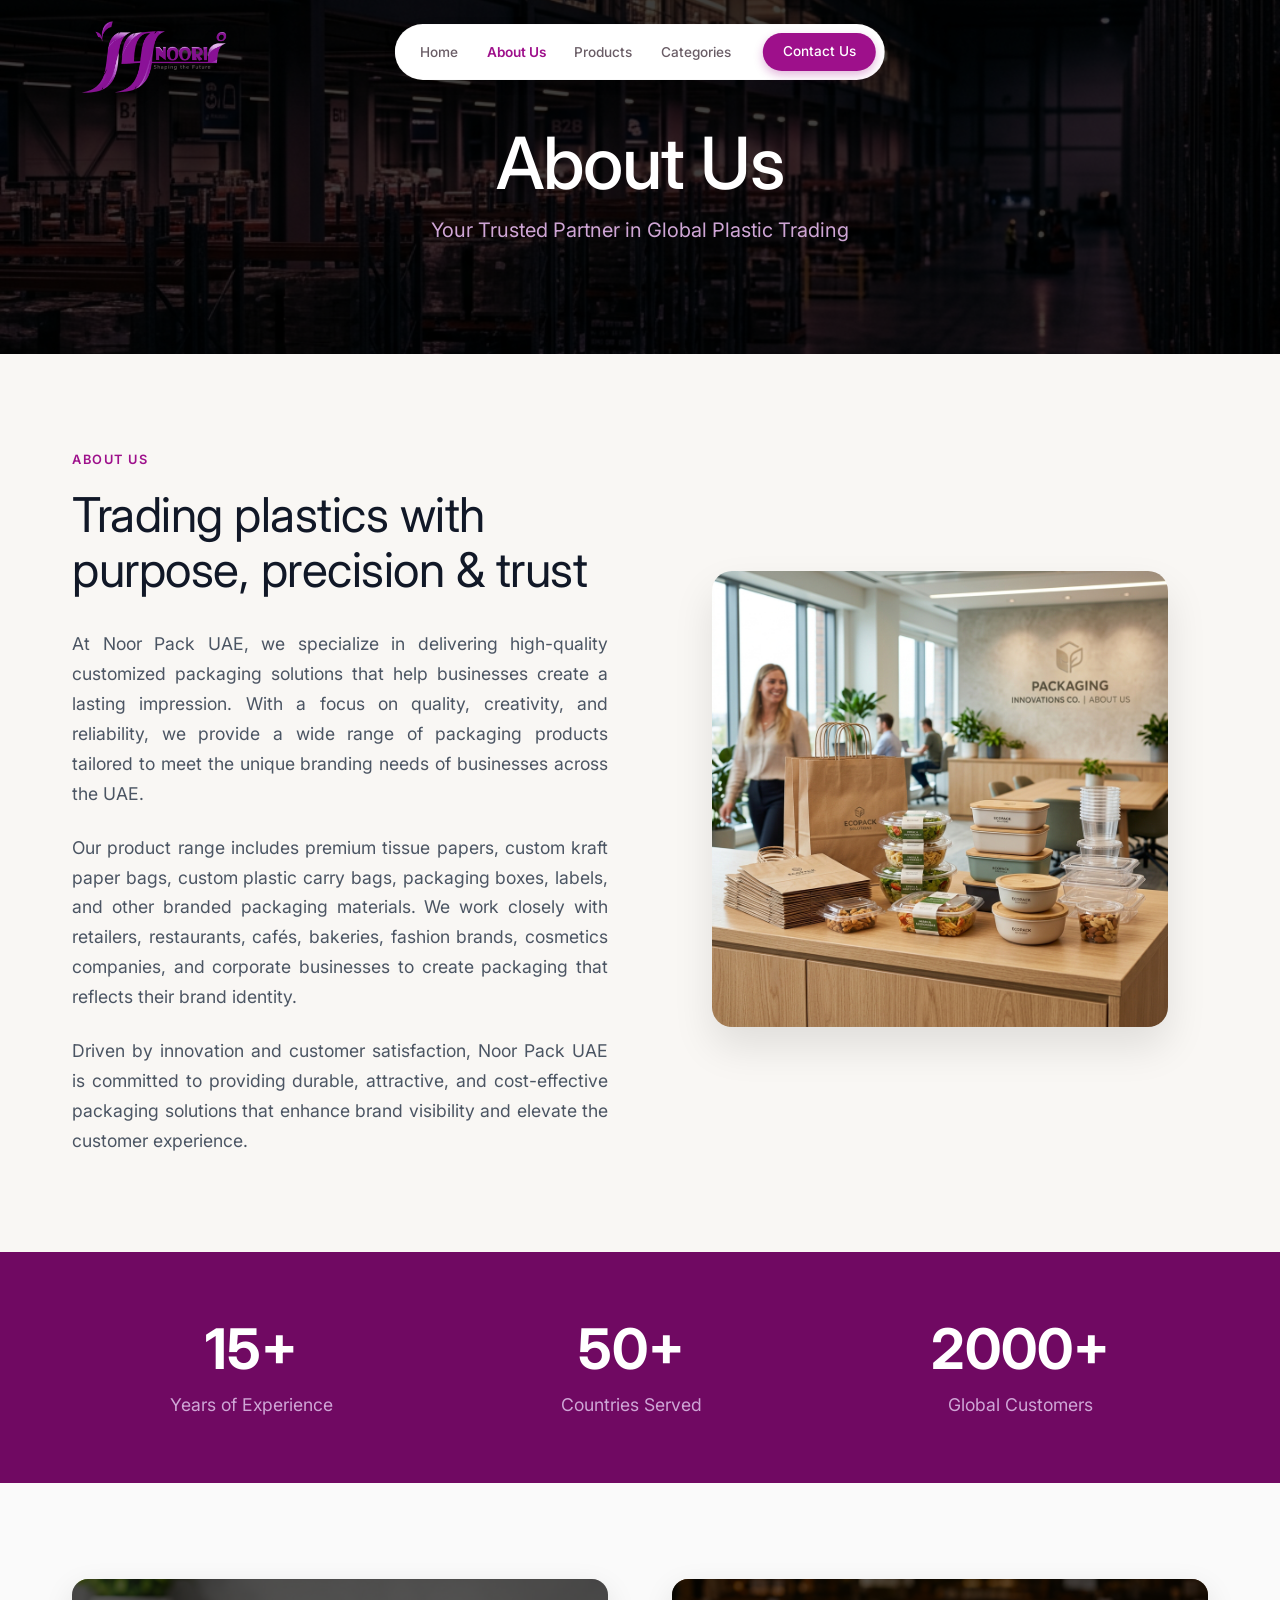
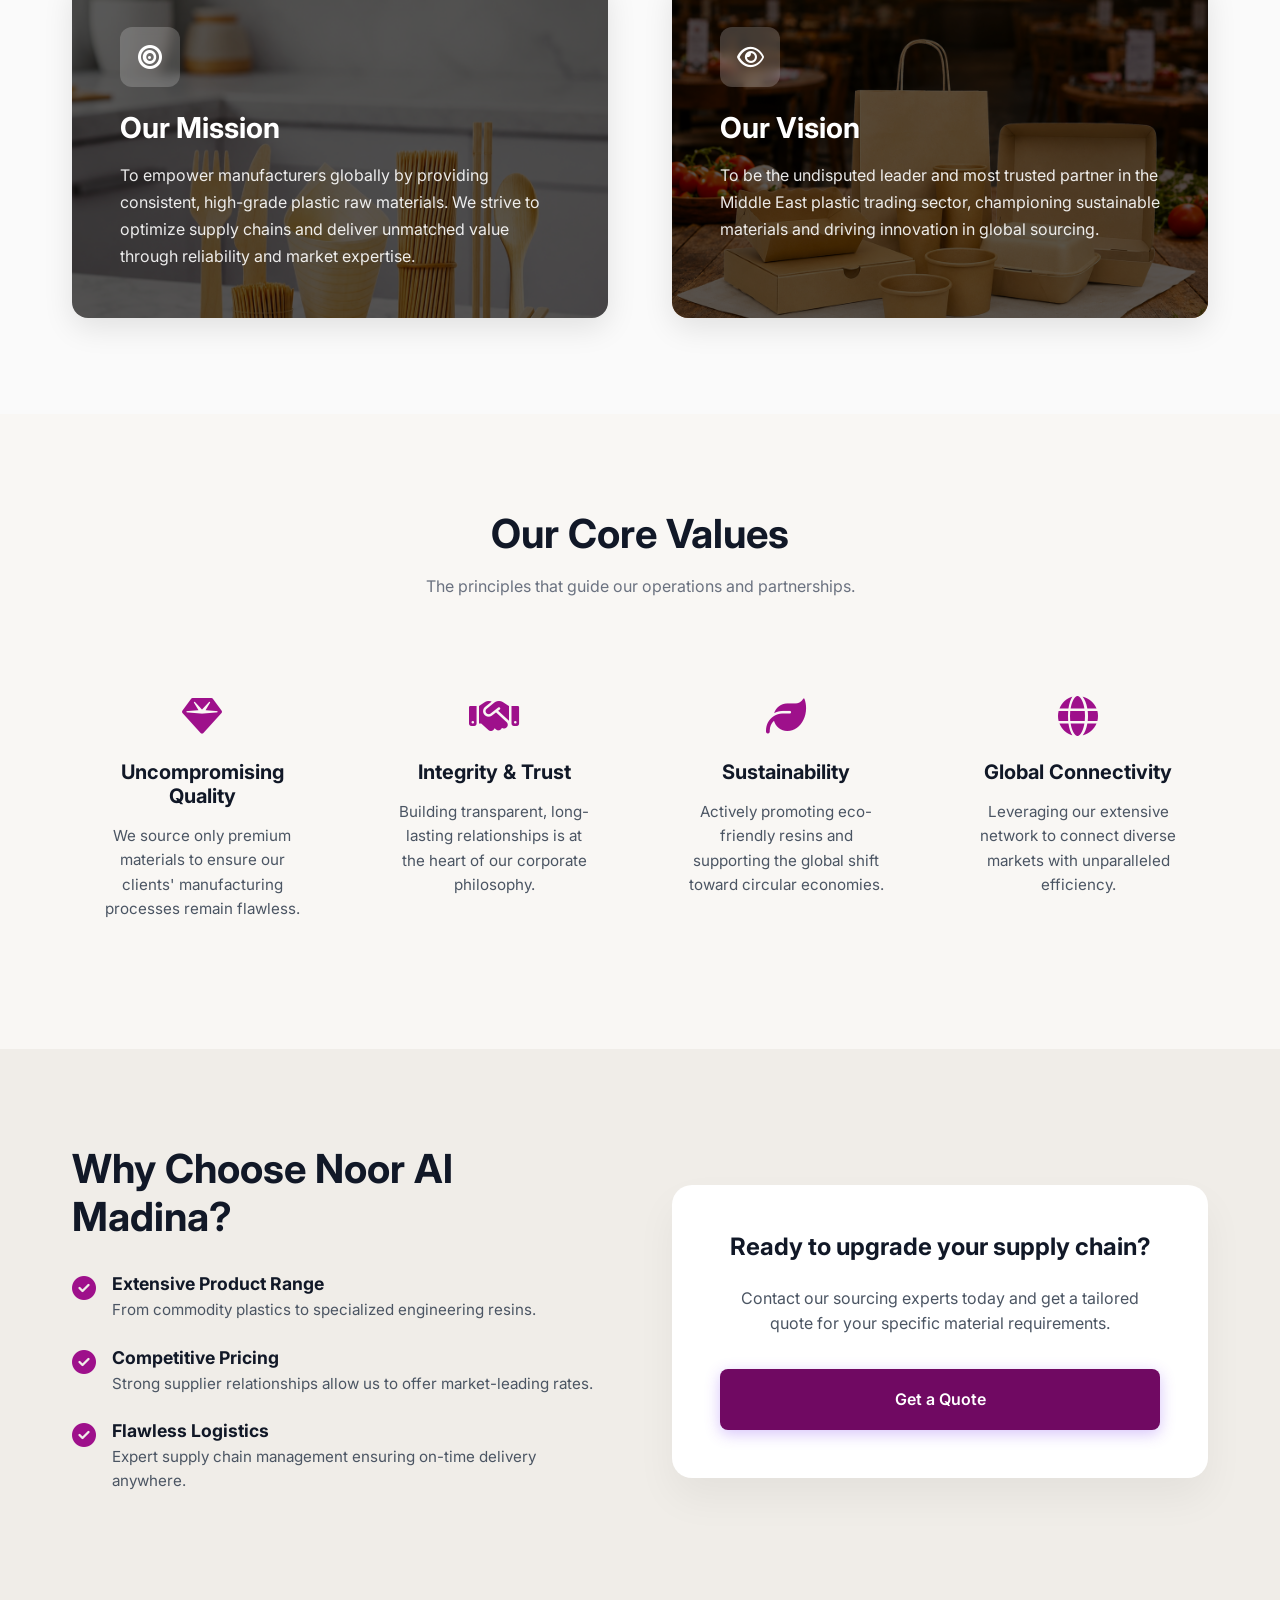
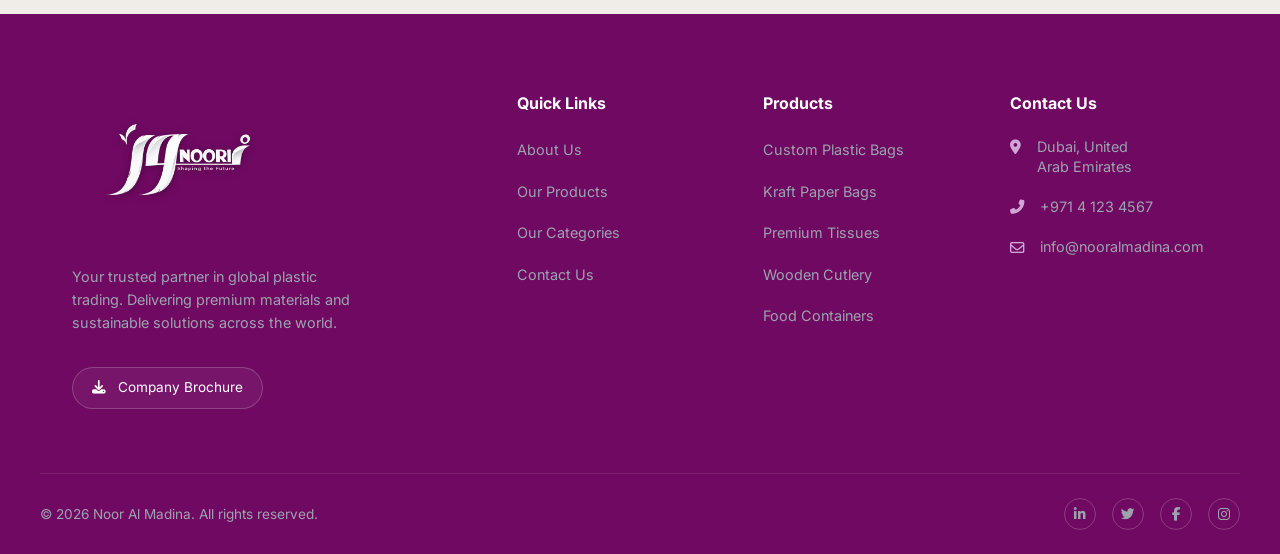
==== commit 39495433: "first3" ====
--- a/about.html
+++ b/about.html
@@ -16,7 +16,7 @@
 <body>
 
     <!-- Independent Top-Left Logo -->
-    <a href="index.html" style="position: absolute; top: 2rem; left: 3rem; z-index: 9999;">
+    <a href="index.html" style="position: absolute; top: -0.5rem; left: 3rem; z-index: 9999;">
         <img src="media/logo.png?v=2" alt="JJ NOORI Logo"
             style="height: 140px; filter: drop-shadow(0 4px 6px rgba(0,0,0,0.3));">
     </a>
--- a/style.css
+++ b/style.css
@@ -1145,7 +1145,7 @@
     }
     
     body > a[href="index.html"] img {
-        height: 50px !important;
+        height: 90px !important;
     }
 
     .header {
